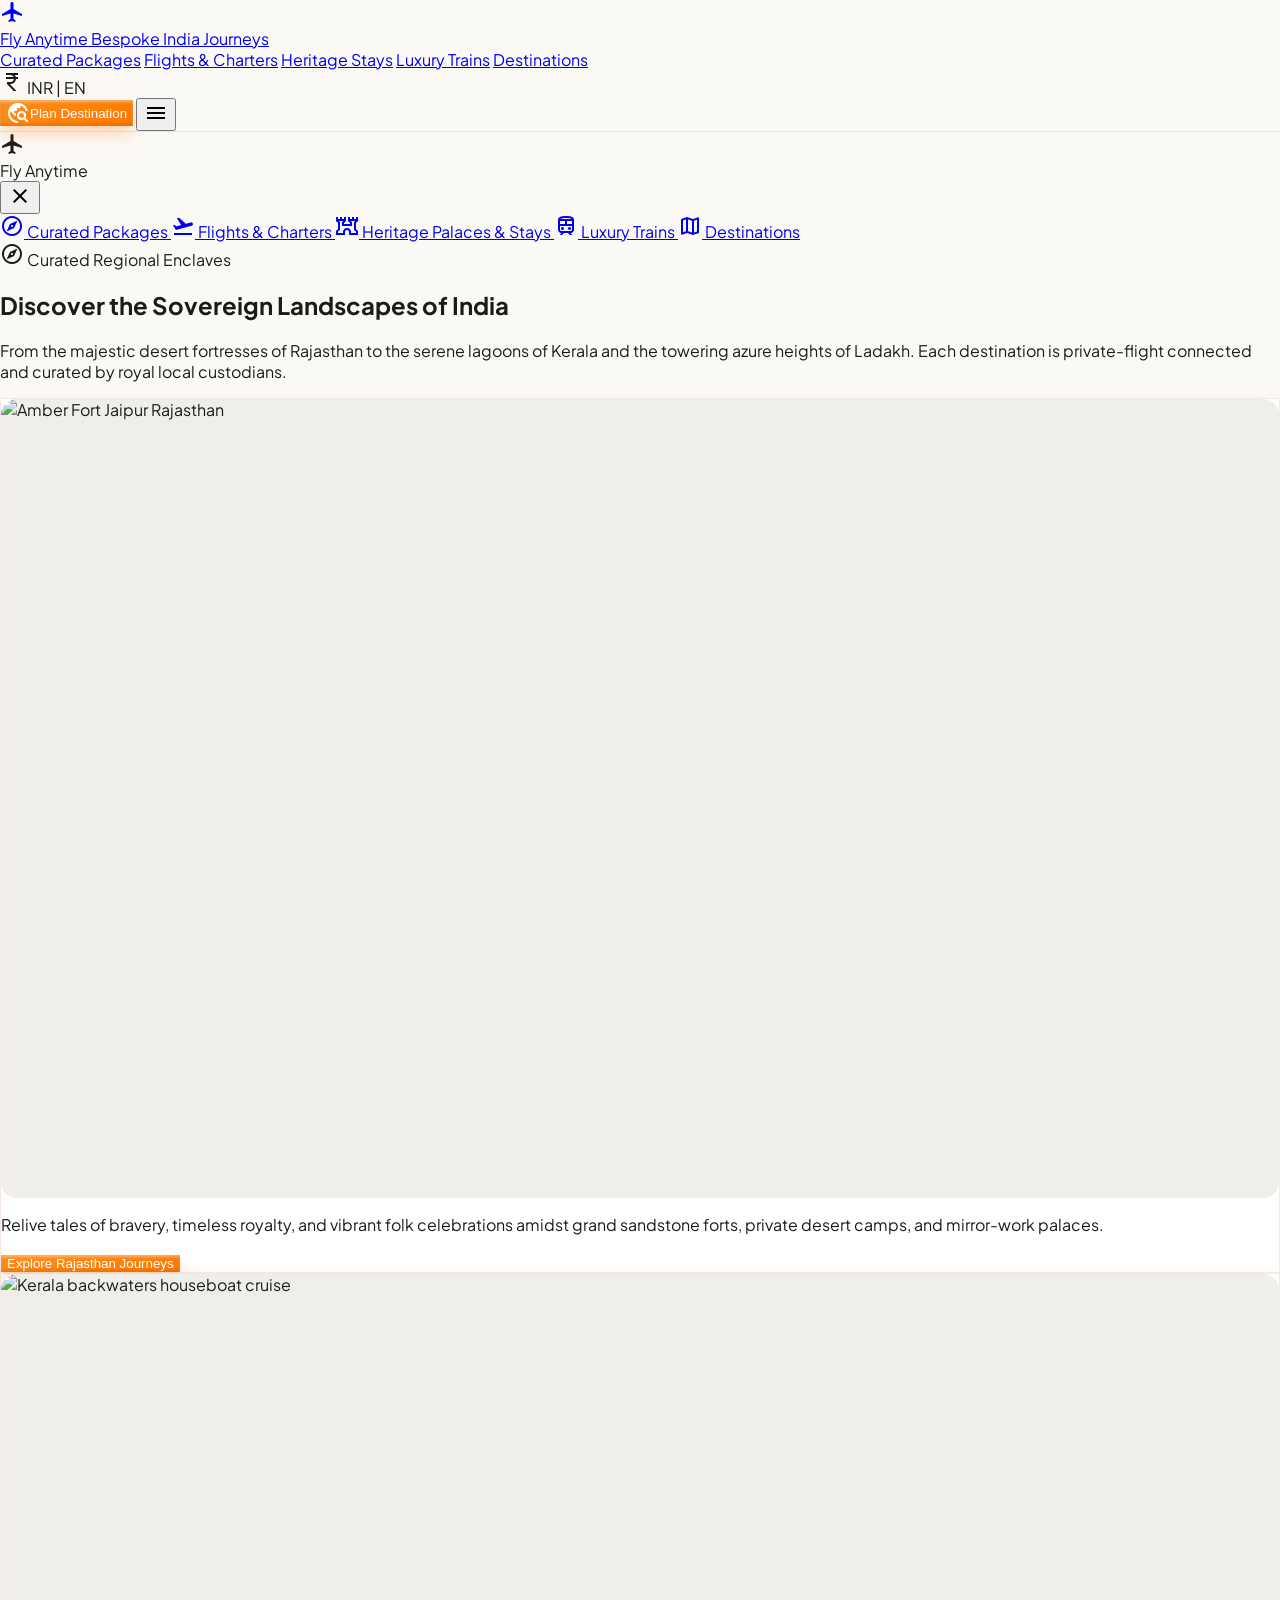
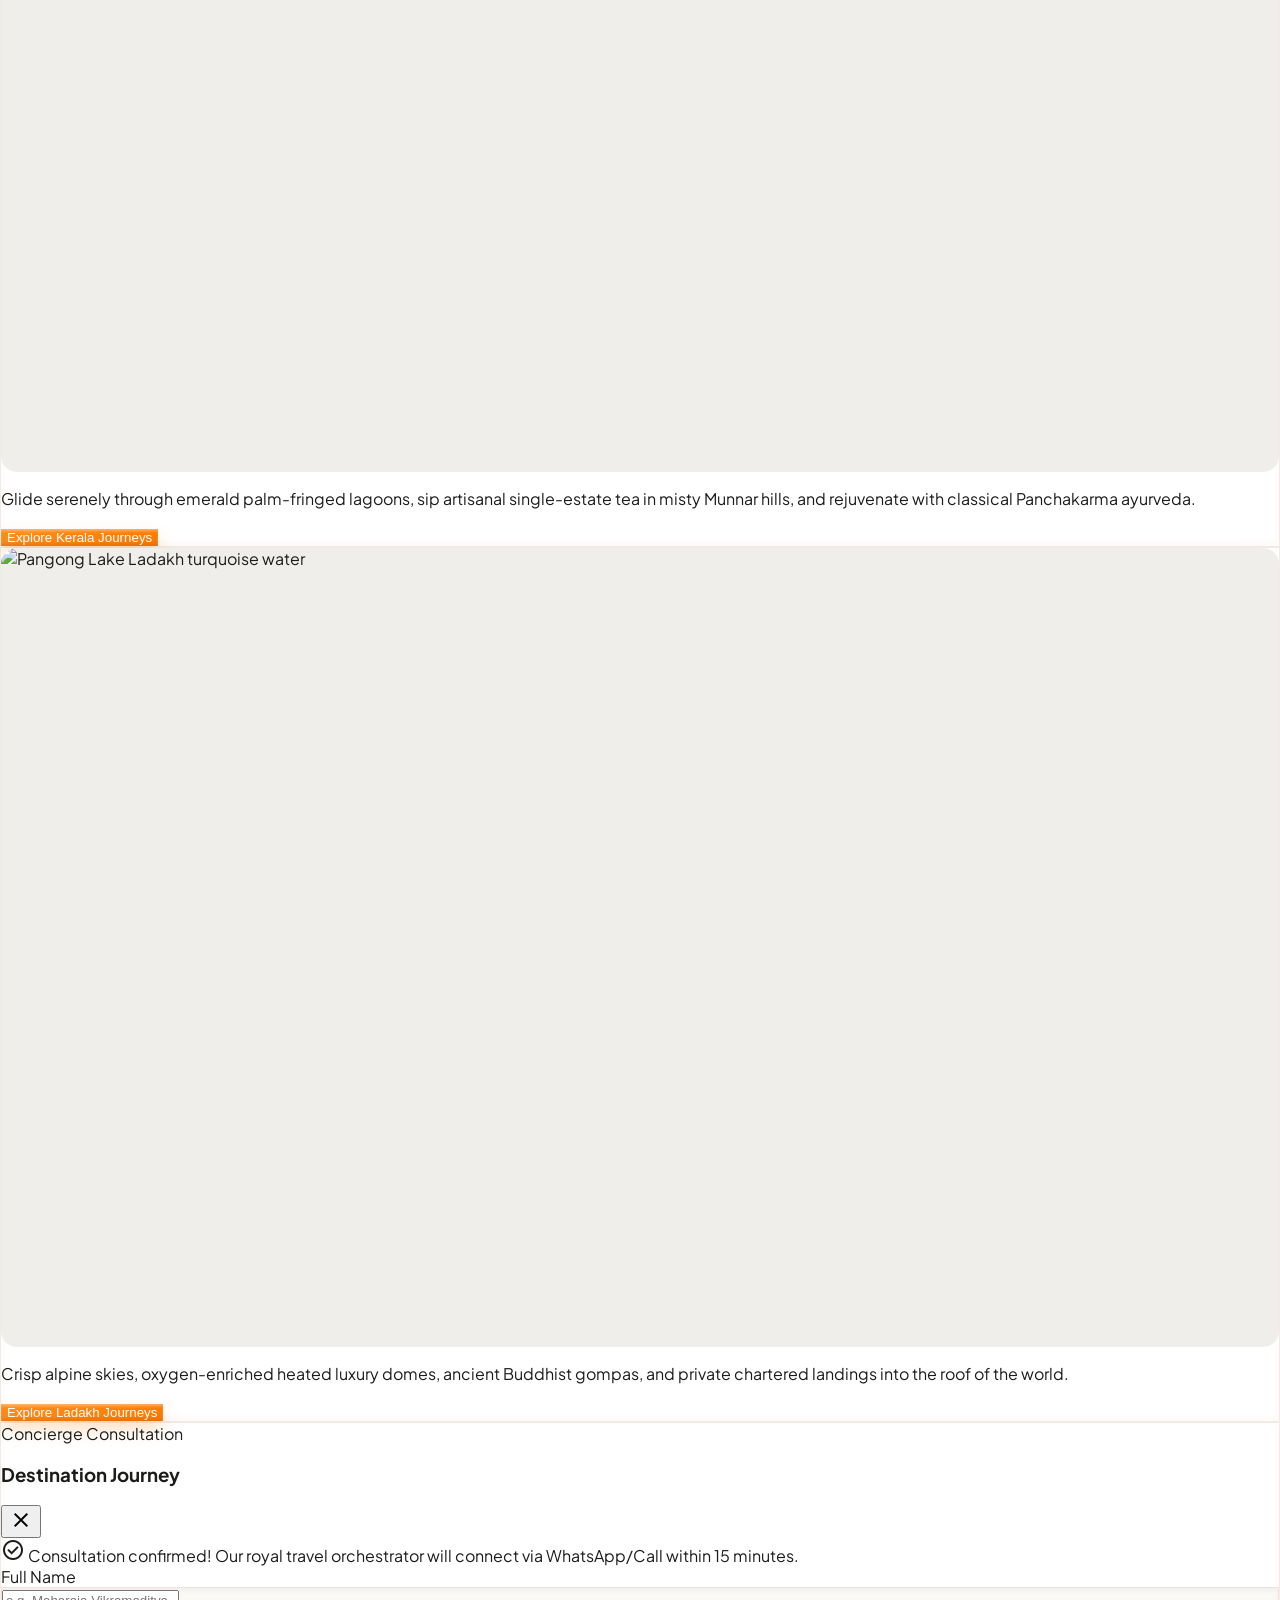
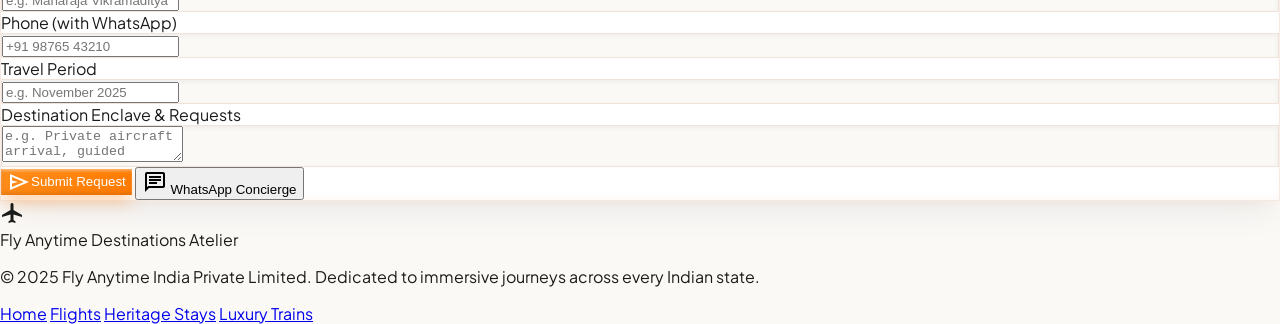
==== destinations.html @ 9b095e3b "feat(phase-2): implement live charter calculation, multi-page modal, and WhatsApp concierge engine" ====
<!DOCTYPE html>
<html lang="en" class="scroll-smooth">
<head>
  <meta charset="utf-8">
  <meta name="viewport" content="width=device-width, initial-scale=1.0">
  <meta name="view-transition" content="same-origin">
  <title>Fly Anytime | Enchanting Destinations & Royal Enclaves of India</title>
  <meta name="description" content="Discover India's most extraordinary enclaves. From sun-drenched Thar deserts and royal Rajput fortresses to emerald Kerala backwaters and turquoise Himalayan lakes.">
  
  <link rel="preconnect" href="https://fonts.googleapis.com">
  <link rel="preconnect" href="https://fonts.gstatic.com" crossorigin>
  <link href="https://fonts.googleapis.com/css2?family=Plus+Jakarta+Sans:wght@300;400;500;600;700;800&display=swap" rel="stylesheet">
  <link href="https://fonts.googleapis.com/css2?family=Material+Symbols+Outlined:wght,FILL@100..700,0..1&display=swap" rel="stylesheet">
  
  <script src="https://cdn.tailwindcss.com?plugins=forms,container-queries"></script>
  <script>
    tailwind.config = {
      darkMode: "class",
      theme: {
        extend: {
          colors: {
            "surface-container-low": "#f5f3f0",
            "primary-fixed": "#ffdbc8",
            "surface-bright": "#fbf9f6",
            "on-primary": "#ffffff",
            "secondary-fixed": "#ffdbcd",
            "surface-container": "#efeeeb",
            "on-background": "#1b1c1a",
            "surface": "#fbf9f6",
            "secondary": "#a23f00",
            "primary": "#994700",
            "primary-container": "#ff7a00",
            "tertiary": "#4c5f80"
          },
          fontFamily: {
            sans: ["Plus Jakarta Sans", "sans-serif"]
          }
        }
      }
    };
  </script>
  <link rel="stylesheet" href="css/styles.css">
</head>
<body class="bg-background text-on-surface antialiased overflow-x-hidden selection:bg-primary-fixed selection:text-on-primary-fixed">

  <!-- TOP NAVIGATION BAR -->
  <header class="sticky top-0 z-50 glass-nav shadow-sm">
    <div class="w-full max-w-7xl mx-auto px-4 sm:px-6 h-20 flex items-center justify-between gap-4">
      <a class="flex items-center gap-3 group" href="index.html">
        <div class="w-11 h-11 rounded-xl bg-gradient-to-tr from-primary to-primary-container flex items-center justify-center text-on-primary shadow-md shadow-primary/20 transform transition-transform group-hover:scale-105">
          <span class="material-symbols-outlined text-2xl rotate-45">flight</span>
        </div>
        <div class="flex flex-col">
          <span class="text-lg font-extrabold text-primary tracking-tight flex items-center gap-1.5">
            Fly Anytime
            <span class="w-2 h-2 rounded-full bg-secondary-container animate-ping inline-block"></span>
          </span>
          <span class="text-[11px] text-tertiary tracking-wider font-semibold uppercase">Bespoke India Journeys</span>
        </div>
      </a>

      <nav class="hidden lg:flex items-center gap-7">
        <a class="text-on-surface-variant hover:text-primary transition-colors text-sm font-semibold" href="index.html">Curated Packages</a>
        <a class="text-on-surface-variant hover:text-primary transition-colors text-sm font-semibold" href="flights.html">Flights & Charters</a>
        <a class="text-on-surface-variant hover:text-primary transition-colors text-sm font-semibold" href="stays.html">Heritage Stays</a>
        <a class="text-on-surface-variant hover:text-primary transition-colors text-sm font-semibold" href="trains.html">Luxury Trains</a>
        <a class="text-primary font-bold border-b-2 border-primary pb-1" href="destinations.html">Destinations</a>
      </nav>

      <div class="flex items-center gap-3">
        <div class="hidden sm:flex items-center gap-1.5 px-3 py-1.5 rounded-full bg-surface-container border border-outline-variant/30 text-on-surface-variant text-xs font-semibold">
          <span class="material-symbols-outlined text-sm text-primary">currency_rupee</span>
          <span>INR</span>
          <span class="text-outline-variant">|</span>
          <span class="font-bold text-on-surface">EN</span>
        </div>
        <button class="open-plan-modal primary-btn-3d text-on-primary text-xs sm:text-sm px-5 py-2.5 rounded-full flex items-center gap-2 font-bold cursor-pointer" data-package="Destination Planning Inquiry">
          <span class="material-symbols-outlined text-base">travel_explore</span>
          <span>Plan Destination</span>
        </button>
        <button id="mobileMenuToggle" class="lg:hidden p-2 rounded-xl bg-surface-container hover:bg-surface-container-high text-on-surface" aria-label="Open navigation">
          <span class="material-symbols-outlined text-2xl">menu</span>
        </button>
      </div>
    </div>
  </header>

  <!-- MOBILE NAVIGATION DRAWER -->
  <div id="mobileNavOverlay" class="fixed inset-0 bg-black/40 backdrop-blur-xs z-50 hidden transition-opacity"></div>
  <aside id="mobileNavDrawer" class="fixed top-0 right-0 w-80 max-w-[85vw] h-full bg-surface-bright z-50 shadow-2xl p-6 flex flex-col gap-6 translate-x-full transition-transform duration-300">
    <div class="flex items-center justify-between pb-4 border-b border-outline-variant/20">
      <div class="flex items-center gap-2">
        <div class="w-8 h-8 rounded-lg bg-primary text-on-primary flex items-center justify-center">
          <span class="material-symbols-outlined text-lg rotate-45">flight</span>
        </div>
        <span class="font-bold text-base text-primary">Fly Anytime</span>
      </div>
      <button id="mobileCloseBtn" class="p-1 rounded-lg text-on-surface hover:bg-surface-container" aria-label="Close menu">
        <span class="material-symbols-outlined text-2xl">close</span>
      </button>
    </div>
    <nav class="flex flex-col gap-3">
      <a class="px-4 py-3 rounded-xl hover:bg-surface-container text-on-surface font-semibold flex items-center gap-3 transition-colors" href="index.html">
        <span class="material-symbols-outlined text-lg">explore</span> Curated Packages
      </a>
      <a class="px-4 py-3 rounded-xl hover:bg-surface-container text-on-surface font-semibold flex items-center gap-3 transition-colors" href="flights.html">
        <span class="material-symbols-outlined text-lg">flight_takeoff</span> Flights & Charters
      </a>
      <a class="px-4 py-3 rounded-xl hover:bg-surface-container text-on-surface font-semibold flex items-center gap-3 transition-colors" href="stays.html">
        <span class="material-symbols-outlined text-lg">fort</span> Heritage Palaces & Stays
      </a>
      <a class="px-4 py-3 rounded-xl hover:bg-surface-container text-on-surface font-semibold flex items-center gap-3 transition-colors" href="trains.html">
        <span class="material-symbols-outlined text-lg">train</span> Luxury Trains
      </a>
      <a class="px-4 py-3 rounded-xl bg-primary-fixed text-on-primary-fixed-variant font-bold flex items-center gap-3" href="destinations.html">
        <span class="material-symbols-outlined text-lg">map</span> Destinations
      </a>
    </nav>
  </aside>

  <!-- HERO SECTION -->
  <section class="relative pt-12 pb-20 overflow-hidden">
    <div class="pattern-mandala absolute inset-0 pointer-events-none"></div>
    <div class="absolute top-10 left-1/3 w-96 h-96 bg-primary-fixed/30 rounded-full blur-3xl pointer-events-none"></div>
    <div class="absolute top-20 right-10 w-80 h-80 bg-secondary-fixed/30 rounded-full blur-3xl pointer-events-none"></div>

    <div class="max-w-7xl mx-auto px-4 sm:px-6 relative z-10 text-center">
      <div class="inline-flex items-center gap-2 px-3.5 py-1.5 rounded-full bg-primary-fixed/60 text-on-primary-fixed-variant text-xs font-bold uppercase tracking-wider mb-4">
        <span class="material-symbols-outlined text-base">explore</span>
        <span>Curated Regional Enclaves</span>
      </div>
      <h1 class="text-4xl sm:text-5xl font-extrabold text-on-surface tracking-tight leading-tight mb-4 max-w-3xl mx-auto">
        Discover the Sovereign Landscapes of India
      </h1>
      <p class="text-base sm:text-lg text-on-surface-variant max-w-2xl mx-auto leading-relaxed">
        From the majestic desert fortresses of Rajasthan to the serene lagoons of Kerala and the towering azure heights of Ladakh. Each destination is private-flight connected and curated by royal local custodians.
      </p>
    </div>
  </section>

  <!-- REGIONAL ENCLAVES GRID -->
  <section class="py-12 max-w-7xl mx-auto px-4 sm:px-6">
    <div class="grid grid-cols-1 md:grid-cols-3 gap-8">
      
      <!-- Enclave 1: Rajasthan -->
      <div class="clay-card rounded-3xl overflow-hidden flex flex-col group border border-outline-variant/30">
        <div class="card-media-wrap">
          <img class="responsive-img-cover" 
               src="https://lh3.googleusercontent.com/aida-public/[base64]" 
               alt="Amber Fort Jaipur Rajasthan">
          <div class="absolute top-4 left-4 bg-primary text-on-primary px-3 py-1 rounded-full text-xs font-bold">
            Royal Rajputana
          </div>
          <div class="absolute bottom-4 left-4 right-4 text-white">
            <h3 class="text-xl font-bold">Rajasthan & Thar Desert</h3>
            <p class="text-xs text-surface-container">Jaipur, Udaipur, Jodhpur, Jaisalmer</p>
          </div>
        </div>
        <div class="p-6 flex flex-col flex-grow justify-between">
          <p class="text-xs sm:text-sm text-on-surface-variant leading-relaxed">
            Relive tales of bravery, timeless royalty, and vibrant folk celebrations amidst grand sandstone forts, private desert camps, and mirror-work palaces.
          </p>
          <button class="open-plan-modal mt-6 primary-btn-3d w-full py-2.5 rounded-xl text-xs font-bold text-on-primary cursor-pointer" data-package="Explore Rajasthan Enclave">
            Explore Rajasthan Journeys
          </button>
        </div>
      </div>

      <!-- Enclave 2: Kerala -->
      <div class="clay-card rounded-3xl overflow-hidden flex flex-col group border border-outline-variant/30">
        <div class="card-media-wrap">
          <img class="responsive-img-cover" 
               src="https://lh3.googleusercontent.com/aida-public/[base64]" 
               alt="Kerala backwaters houseboat cruise">
          <div class="absolute top-4 left-4 bg-primary text-on-primary px-3 py-1 rounded-full text-xs font-bold">
            Tropical Sanctuary
          </div>
          <div class="absolute bottom-4 left-4 right-4 text-white">
            <h3 class="text-xl font-bold">Kerala & Malabar Coast</h3>
            <p class="text-xs text-surface-container">Alleppey, Munnar, Kochi, Kumarakom</p>
          </div>
        </div>
        <div class="p-6 flex flex-col flex-grow justify-between">
          <p class="text-xs sm:text-sm text-on-surface-variant leading-relaxed">
            Glide serenely through emerald palm-fringed lagoons, sip artisanal single-estate tea in misty Munnar hills, and rejuvenate with classical Panchakarma ayurveda.
          </p>
          <button class="open-plan-modal mt-6 primary-btn-3d w-full py-2.5 rounded-xl text-xs font-bold text-on-primary cursor-pointer" data-package="Explore Kerala Enclave">
            Explore Kerala Journeys
          </button>
        </div>
      </div>

      <!-- Enclave 3: Ladakh & Himalayas -->
      <div class="clay-card rounded-3xl overflow-hidden flex flex-col group border border-outline-variant/30">
        <div class="card-media-wrap">
          <img class="responsive-img-cover" 
               src="https://lh3.googleusercontent.com/aida-public/[base64]" 
               alt="Pangong Lake Ladakh turquoise water">
          <div class="absolute top-4 left-4 bg-primary text-on-primary px-3 py-1 rounded-full text-xs font-bold">
            High Altitude Zenith
          </div>
          <div class="absolute bottom-4 left-4 right-4 text-white">
            <h3 class="text-xl font-bold">Ladakh & Kashmir</h3>
            <p class="text-xs text-surface-container">Leh, Nubra, Pangong, Srinagar, Gulmarg</p>
          </div>
        </div>
        <div class="p-6 flex flex-col flex-grow justify-between">
          <p class="text-xs sm:text-sm text-on-surface-variant leading-relaxed">
            Crisp alpine skies, oxygen-enriched heated luxury domes, ancient Buddhist gompas, and private chartered landings into the roof of the world.
          </p>
          <button class="open-plan-modal mt-6 primary-btn-3d w-full py-2.5 rounded-xl text-xs font-bold text-on-primary cursor-pointer" data-package="Explore Ladakh Enclave">
            Explore Ladakh Journeys
          </button>
        </div>
      </div>

    </div>
  </section>

  <!-- INTERACTIVE TRIP PLANNING MODAL -->
  <div id="planTripModal" class="fixed inset-0 z-50 bg-black/60 backdrop-blur-sm flex items-center justify-center p-4 hidden">
    <div class="clay-card bg-surface-bright rounded-3xl max-w-lg w-full p-6 sm:p-8 border border-outline-variant/40 shadow-2xl relative">
      <div class="flex items-center justify-between pb-4 border-b border-outline-variant/20">
        <div>
          <span class="text-[10px] font-bold uppercase tracking-wider text-primary bg-primary-fixed/50 px-2.5 py-0.5 rounded-full">Concierge Consultation</span>
          <h3 id="modalPackageTitle" class="text-xl font-bold text-on-surface mt-1">Destination Journey</h3>
        </div>
        <button id="closePlanModal" class="p-1 rounded-xl hover:bg-surface-container text-on-surface-variant cursor-pointer">
          <span class="material-symbols-outlined text-2xl">close</span>
        </button>
      </div>

      <div id="modalSuccessAlert" class="hidden my-4 p-4 rounded-2xl bg-green-100 border border-green-300 text-green-900 text-sm font-semibold flex items-center gap-2">
        <span class="material-symbols-outlined text-green-600">check_circle</span>
        Consultation confirmed! Our royal travel orchestrator will connect via WhatsApp/Call within 15 minutes.
      </div>

      <form id="planTripForm" class="flex flex-col gap-4 pt-4">
        <div>
          <label class="text-[11px] font-bold text-tertiary uppercase">Full Name</label>
          <div class="inset-clay-input p-3 rounded-xl mt-1">
            <input required class="bg-transparent border-0 p-0 text-sm font-semibold text-on-surface focus:ring-0 w-full outline-hidden" placeholder="e.g. Maharaja Vikramaditya">
          </div>
        </div>

        <div class="grid grid-cols-1 sm:grid-cols-2 gap-4">
          <div>
            <label class="text-[11px] font-bold text-tertiary uppercase">Phone (with WhatsApp)</label>
            <div class="inset-clay-input p-3 rounded-xl mt-1">
              <input required type="tel" class="bg-transparent border-0 p-0 text-sm font-semibold text-on-surface focus:ring-0 w-full outline-hidden" placeholder="+91 98765 43210">
            </div>
          </div>
          <div>
            <label class="text-[11px] font-bold text-tertiary uppercase">Travel Period</label>
            <div class="inset-clay-input p-3 rounded-xl mt-1">
              <input class="bg-transparent border-0 p-0 text-sm font-semibold text-on-surface focus:ring-0 w-full outline-hidden" placeholder="e.g. November 2025">
            </div>
          </div>
        </div>

        <div>
          <label class="text-[11px] font-bold text-tertiary uppercase">Destination Enclave & Requests</label>
          <div class="inset-clay-input p-3 rounded-xl mt-1">
            <textarea rows="2" class="bg-transparent border-0 p-0 text-xs font-medium text-on-surface focus:ring-0 w-full outline-hidden" placeholder="e.g. Private aircraft arrival, guided heritage trails, luxury wildlife safari"></textarea>
          </div>
        </div>

        <div class="flex flex-col sm:flex-row gap-3 pt-2">
          <button type="submit" class="primary-btn-3d flex-1 py-3.5 rounded-2xl text-on-primary font-bold text-sm shadow-md cursor-pointer flex items-center justify-center gap-2">
            <span class="material-symbols-outlined text-sm">send</span>
            Submit Request
          </button>
          <button type="button" id="modalWhatsAppBtn" class="flex-1 py-3.5 px-4 rounded-2xl bg-[#25D366] hover:bg-[#1EBE5D] text-white font-bold text-sm shadow-md cursor-pointer flex items-center justify-center gap-2 transition-transform active:scale-95 duration-150">
            <span class="material-symbols-outlined text-sm">chat</span>
            WhatsApp Concierge
          </button>
        </div>
      </form>
    </div>
  </div>

  <!-- FOOTER -->
  <footer class="w-full bg-surface-container-lowest border-t border-outline-variant/30 py-16">
    <div class="max-w-7xl mx-auto px-4 sm:px-6 flex flex-col md:flex-row items-center justify-between gap-6">
      <div class="flex items-center gap-3">
        <div class="w-9 h-9 rounded-xl bg-primary text-on-primary flex items-center justify-center">
          <span class="material-symbols-outlined text-xl rotate-45">flight</span>
        </div>
        <span class="text-lg font-extrabold text-primary">Fly Anytime Destinations Atelier</span>
      </div>
      <p class="text-xs text-on-surface-variant text-center md:text-left">
        © 2025 Fly Anytime India Private Limited. Dedicated to immersive journeys across every Indian state.
      </p>
      <div class="flex items-center gap-4 text-xs font-semibold text-primary">
        <a href="index.html">Home</a>
        <a href="flights.html">Flights</a>
        <a href="stays.html">Heritage Stays</a>
        <a href="trains.html">Luxury Trains</a>
      </div>
    </div>
  </footer>

  <script src="js/main.js"></script>
</body>
</html>
---- css/styles.css ----
/* ==========================================================================
   Fly Anytime - Bespoke India Journeys
   Design System & Responsive Stylesheet
   ========================================================================== */

:root {
  --color-primary: #994700;
  --color-primary-container: #ff7a00;
  --color-primary-fixed: #ffdbc8;
  --color-primary-glow: rgba(255, 122, 0, 0.35);
  
  --color-secondary: #a23f00;
  --color-secondary-container: #fc7127;
  --color-tertiary: #4c5f80;
  --color-navy: #0d2240;
  
  --color-bg: #fbf9f6;
  --color-surface: #fbf9f6;
  --color-surface-low: #f5f3f0;
  --color-surface-container: #efeeeb;
  --color-surface-high: #eae8e5;
  --color-surface-highest: #e4e2df;
  --color-surface-white: #ffffff;
  
  --color-text-main: #1b1c1a;
  --color-text-muted: #584235;
  --color-outline: #8c7263;
  --color-outline-variant: #e0c0af;
  
  --radius-sm: 8px;
  --radius-md: 12px;
  --radius-lg: 16px;
  --radius-xl: 24px;
  --radius-pill: 9999px;
  
  --font-family: 'Plus Jakarta Sans', system-ui, -apple-system, sans-serif;
}

/* Global Reset & Typography */
* {
  box-sizing: border-box;
}

body {
  font-family: var(--font-family);
  background-color: var(--color-bg);
  color: var(--color-text-main);
  margin: 0;
  padding: 0;
  overflow-x: hidden;
  -webkit-font-smoothing: antialiased;
  transition: opacity 0.25s cubic-bezier(0.16, 1, 0.3, 1), transform 0.25s cubic-bezier(0.16, 1, 0.3, 1);
}

/* Page Transition States */
body.page-entering {
  opacity: 0;
  transform: translateY(8px);
}

body.page-ready {
  opacity: 1;
  transform: translateY(0);
}

body.page-exiting {
  opacity: 0;
  transform: translateY(-8px);
  pointer-events: none;
}

/* Modern Browser View Transition API */
@view-transition {
  navigation: auto;
}

::view-transition-old(root) {
  animation: 250ms cubic-bezier(0.2, 0.8, 0.2, 1) both fade-scale-out;
}

::view-transition-new(root) {
  animation: 320ms cubic-bezier(0.16, 1, 0.3, 1) both fade-slide-in;
}

@keyframes fade-scale-out {
  from { opacity: 1; transform: scale(1); }
  to { opacity: 0; transform: scale(0.99); }
}

@keyframes fade-slide-in {
  from { opacity: 0; transform: translateY(10px) scale(0.995); }
  to { opacity: 1; transform: translateY(0) scale(1); }
}

/* Top Progress Bar for Seamless Airline Atelier Page Transitions */
#pageTransitionBar {
  position: fixed;
  top: 0;
  left: 0;
  height: 3.5px;
  width: 0%;
  background: linear-gradient(90deg, #FF7A00 0%, #FC7127 50%, #FFB68B 100%);
  z-index: 999999;
  pointer-events: none;
  box-shadow: 0 0 12px rgba(255, 122, 0, 0.65), 0 0 4px rgba(255, 122, 0, 0.9);
  transition: width 0.3s cubic-bezier(0.16, 1, 0.3, 1), opacity 0.25s ease;
}

/* Responsive Image Rules - Ensures images never cut awkwardly or distort */
img {
  max-width: 100%;
  height: auto;
  display: block;
}

.responsive-img-cover {
  width: 100%;
  height: 100%;
  object-fit: cover;
  object-position: center;
  transition: transform 0.6s cubic-bezier(0.16, 1, 0.3, 1);
}

.card-media-wrap {
  position: relative;
  width: 100%;
  aspect-ratio: 16 / 10;
  overflow: hidden;
  border-radius: var(--radius-lg);
  background-color: var(--color-surface-container);
}

.hero-media-wrap {
  position: relative;
  width: 100%;
  aspect-ratio: 4 / 3;
  overflow: hidden;
  border-radius: var(--radius-xl);
  background-color: var(--color-surface-container);
}

@media (max-width: 640px) {
  .hero-media-wrap {
    aspect-ratio: 16 / 10;
  }
}

/* 3D Tactile Claymorphic Cards */
.clay-card {
  background: var(--color-surface-white);
  box-shadow: 
    0 16px 32px -8px rgba(13, 34, 64, 0.08), 
    0 6px 12px -4px rgba(255, 122, 0, 0.06), 
    inset 0 2px 4px 0 rgba(255, 255, 255, 0.95), 
    inset 0 -3px 6px 0 rgba(211, 84, 0, 0.04);
  border: 1px solid rgba(224, 192, 175, 0.35);
  transition: all 0.35s cubic-bezier(0.16, 1, 0.3, 1);
}

.clay-card:hover {
  transform: translateY(-5px);
  box-shadow: 
    0 24px 44px -10px rgba(13, 34, 64, 0.12), 
    0 10px 22px -4px rgba(255, 122, 0, 0.14), 
    inset 0 2px 4px 0 rgba(255, 255, 255, 1);
}

.clay-card:hover .responsive-img-cover {
  transform: scale(1.04);
}

/* Frosted Glass Elements */
.glass-nav {
  background: rgba(251, 249, 246, 0.88);
  backdrop-filter: blur(16px) saturate(180%);
  -webkit-backdrop-filter: blur(16px) saturate(180%);
  border-bottom: 1px solid rgba(224, 192, 175, 0.4);
}

.glass-floating-badge {
  background: linear-gradient(135deg, rgba(255, 255, 255, 0.92) 0%, rgba(255, 255, 255, 0.75) 100%);
  backdrop-filter: blur(12px) saturate(160%);
  -webkit-backdrop-filter: blur(12px) saturate(160%);
  border: 1px solid rgba(255, 255, 255, 0.9);
  box-shadow: 0 8px 20px -4px rgba(13, 34, 64, 0.1), inset 0 1px 2px rgba(255, 255, 255, 0.9);
}

/* 3D Primary Button */
.primary-btn-3d {
  background: linear-gradient(135deg, #FF8D1A 0%, #FF7A00 100%);
  color: #ffffff;
  box-shadow: 
    0 8px 18px -2px rgba(255, 122, 0, 0.35), 
    inset 0 2px 3px rgba(255, 255, 255, 0.4), 
    inset 0 -2px 4px rgba(153, 71, 0, 0.3);
  transition: all 0.2s cubic-bezier(0.2, 0.8, 0.2, 1);
  display: inline-flex;
  align-items: center;
  justify-content: center;
  text-decoration: none;
  border: none;
}

.primary-btn-3d:hover {
  box-shadow: 
    0 12px 24px -2px rgba(255, 122, 0, 0.45), 
    inset 0 2px 4px rgba(255, 255, 255, 0.5);
  transform: translateY(-2px);
  color: #ffffff;
}

.primary-btn-3d:active {
  transform: translateY(1px);
  box-shadow: 0 4px 10px rgba(255, 122, 0, 0.3);
}

/* Inset Clay Inputs */
.inset-clay-input {
  box-shadow: inset 0 2px 5px rgba(13, 34, 64, 0.05), 0 1px 2px rgba(255, 255, 255, 0.8);
  border: 1px solid rgba(224, 192, 175, 0.4);
  background-color: var(--color-surface);
  transition: all 0.2s ease;
}

.inset-clay-input:focus-within {
  border-color: var(--color-primary-container);
  box-shadow: inset 0 2px 4px rgba(13, 34, 64, 0.04), 0 0 0 3px rgba(255, 122, 0, 0.2);
}

/* Background Mandala Pattern */
.pattern-mandala {
  background-image: 
    radial-gradient(#ff7a00 0.75px, transparent 0.75px), 
    radial-gradient(#4c5f80 0.75px, #fbf9f6 0.75px);
  background-size: 32px 32px;
  background-position: 0 0, 16px 16px;
  opacity: 0.12;
}

/* Custom Scrollbar */
::-webkit-scrollbar {
  width: 8px;
  height: 8px;
}
::-webkit-scrollbar-track {
  background: var(--color-surface);
}
::-webkit-scrollbar-thumb {
  background: var(--color-outline-variant);
  border-radius: 4px;
}
::-webkit-scrollbar-thumb:hover {
  background: var(--color-primary-container);
}

/* Hide scrollbar for tabs */
.no-scrollbar::-webkit-scrollbar {
  display: none;
}
.no-scrollbar {
  -ms-overflow-style: none;
  scrollbar-width: none;
}

/* Mobile Navigation Bottom Dock & Modal */
.mobile-nav-bar {
  display: none;
}

@media (max-width: 1023px) {
  .mobile-nav-bar {
    display: flex;
    position: fixed;
    bottom: 0;
    left: 0;
    right: 0;
    z-index: 50;
    background: rgba(255, 255, 255, 0.95);
    backdrop-filter: blur(16px);
    border-top: 1px solid rgba(224, 192, 175, 0.4);
    box-shadow: 0 -4px 16px rgba(13, 34, 64, 0.08);
  }
}
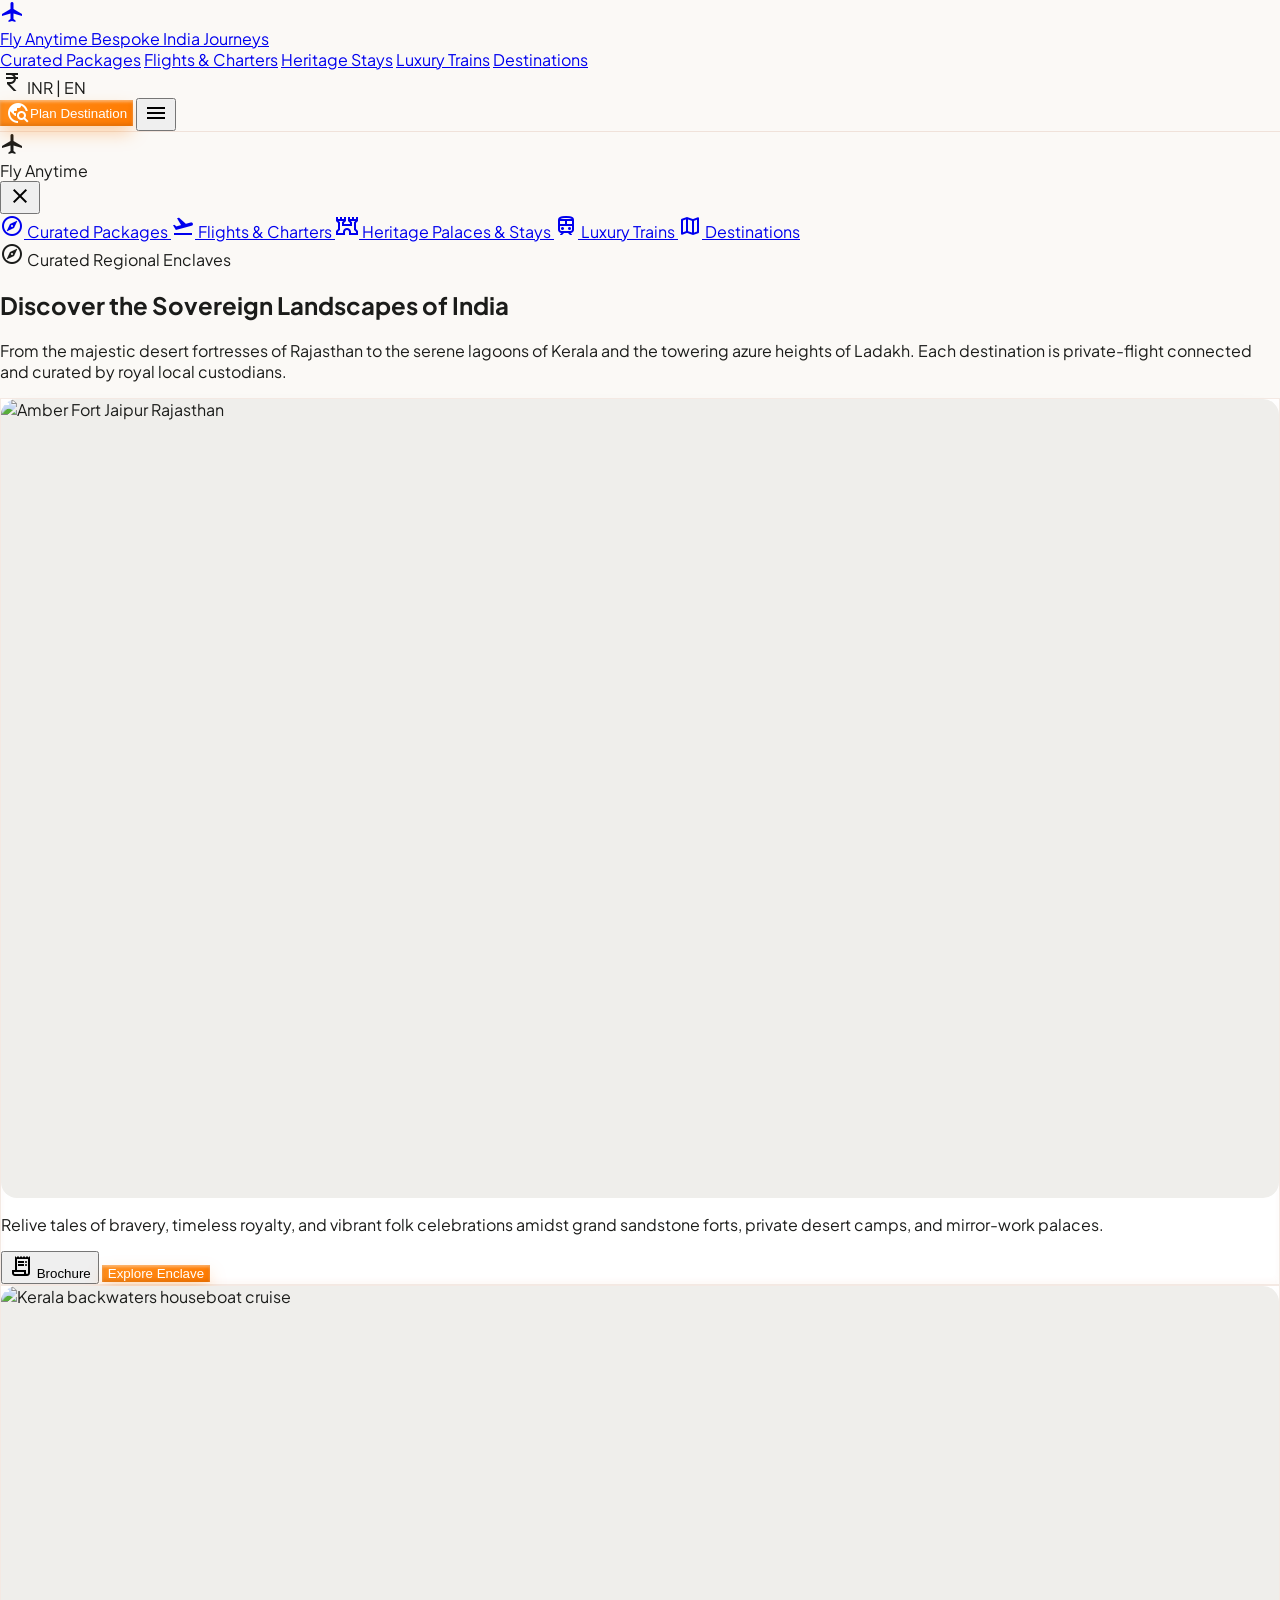
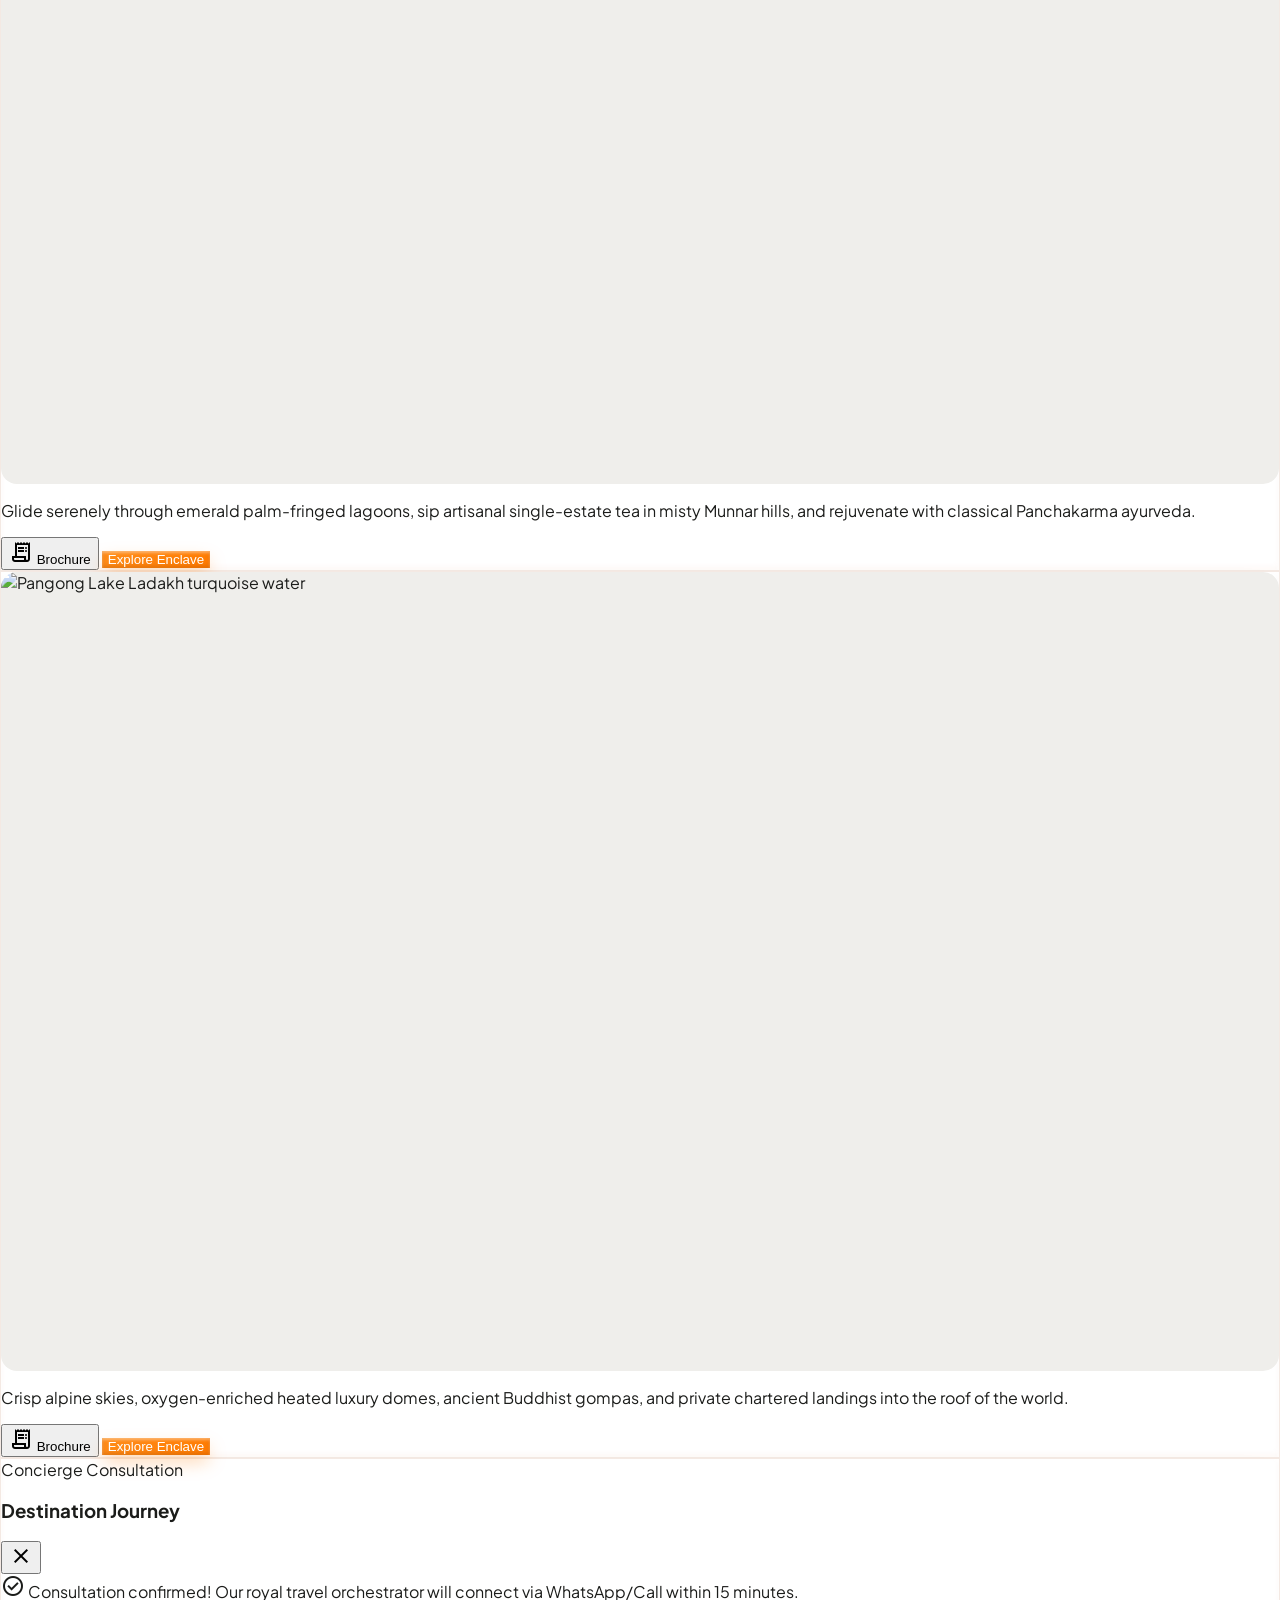
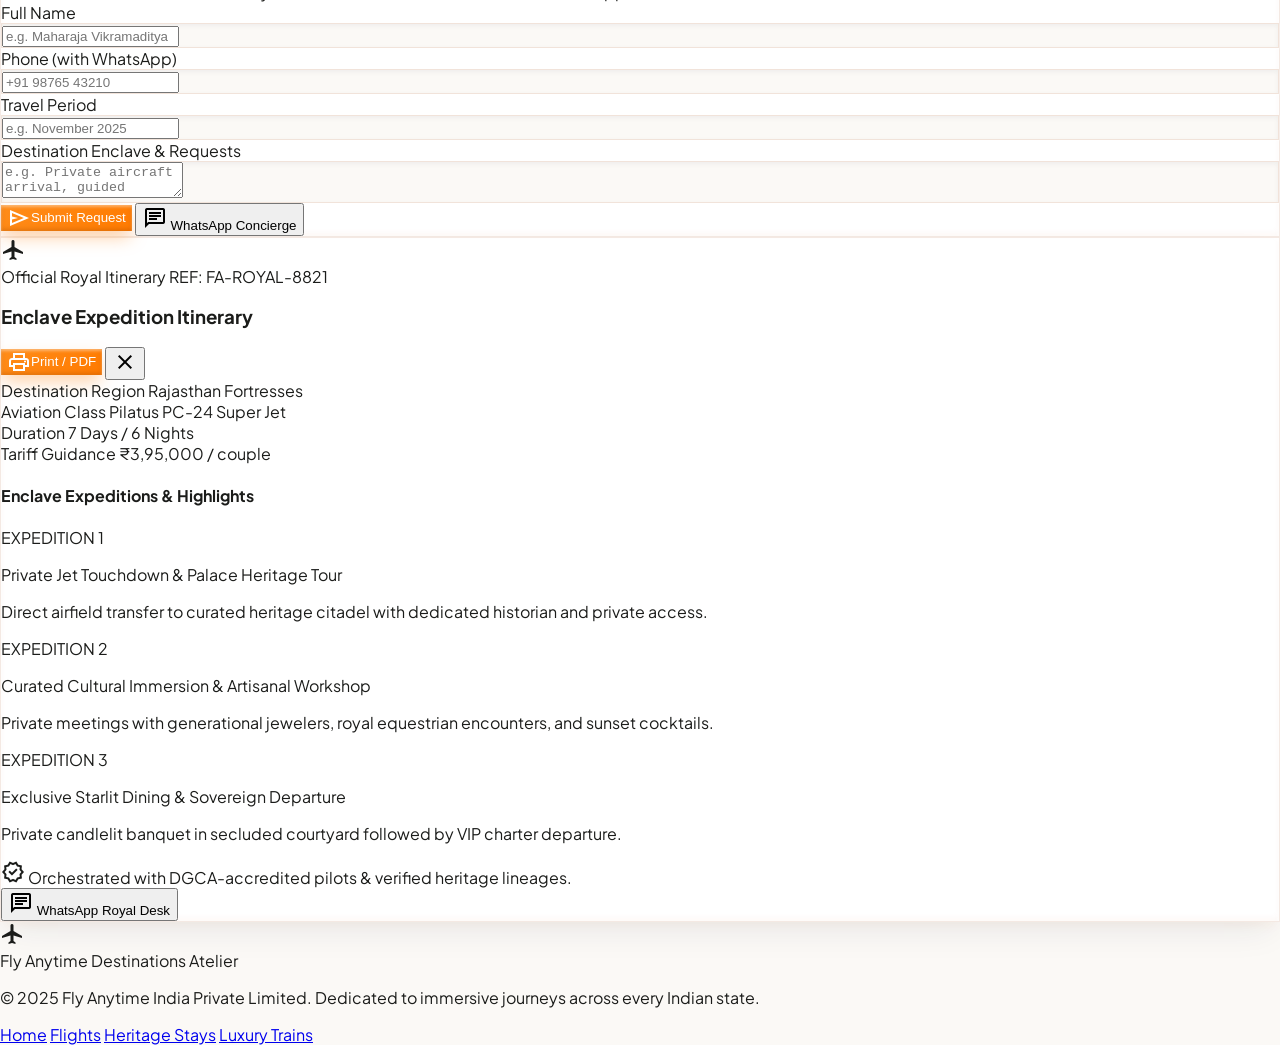
==== commit 4944a92c: "feat(phase-3): implement digital itinerary export, print engine, and PWA offline support" ====
--- a/destinations.html
+++ b/destinations.html
@@ -6,6 +6,8 @@
   <meta name="view-transition" content="same-origin">
   <title>Fly Anytime | Enchanting Destinations & Royal Enclaves of India</title>
   <meta name="description" content="Discover India's most extraordinary enclaves. From sun-drenched Thar deserts and royal Rajput fortresses to emerald Kerala backwaters and turquoise Himalayan lakes.">
+  <meta name="theme-color" content="#8f1d1d">
+  <link rel="manifest" href="manifest.json">
   
   <link rel="preconnect" href="https://fonts.googleapis.com">
   <link rel="preconnect" href="https://fonts.gstatic.com" crossorigin>
@@ -160,9 +162,14 @@
           <p class="text-xs sm:text-sm text-on-surface-variant leading-relaxed">
             Relive tales of bravery, timeless royalty, and vibrant folk celebrations amidst grand sandstone forts, private desert camps, and mirror-work palaces.
           </p>
-          <button class="open-plan-modal mt-6 primary-btn-3d w-full py-2.5 rounded-xl text-xs font-bold text-on-primary cursor-pointer" data-package="Explore Rajasthan Enclave">
-            Explore Rajasthan Journeys
-          </button>
+          <div class="flex items-center gap-2 mt-6">
+            <button class="open-voucher-modal flex-1 py-2.5 rounded-xl bg-surface-container hover:bg-surface-container-high text-on-surface text-xs font-bold flex items-center justify-center gap-1 cursor-pointer transition-colors border border-outline-variant/30" data-title="Rajasthan Royal Fortresses Circuit" data-route="Jaipur • Udaipur • Jodhpur • Jaisalmer" data-aviation="Pilatus PC-24 Light Jet" data-duration="7 Days / 6 Nights" data-price="₹3,95,000 / couple">
+              <span class="material-symbols-outlined text-sm">receipt_long</span> Brochure
+            </button>
+            <button class="open-plan-modal flex-1 primary-btn-3d py-2.5 rounded-xl text-xs font-bold text-on-primary cursor-pointer" data-package="Explore Rajasthan Enclave">
+              Explore Enclave
+            </button>
+          </div>
         </div>
       </div>
 
@@ -184,9 +191,14 @@
           <p class="text-xs sm:text-sm text-on-surface-variant leading-relaxed">
             Glide serenely through emerald palm-fringed lagoons, sip artisanal single-estate tea in misty Munnar hills, and rejuvenate with classical Panchakarma ayurveda.
           </p>
-          <button class="open-plan-modal mt-6 primary-btn-3d w-full py-2.5 rounded-xl text-xs font-bold text-on-primary cursor-pointer" data-package="Explore Kerala Enclave">
-            Explore Kerala Journeys
-          </button>
+          <div class="flex items-center gap-2 mt-6">
+            <button class="open-voucher-modal flex-1 py-2.5 rounded-xl bg-surface-container hover:bg-surface-container-high text-on-surface text-xs font-bold flex items-center justify-center gap-1 cursor-pointer transition-colors border border-outline-variant/30" data-title="Kerala & Malabar Coast Tropical Odyssey" data-route="Alleppey • Munnar • Kochi • Kumarakom" data-aviation="Airbus VIP Saloon" data-duration="5 Days / 4 Nights" data-price="₹2,10,000 / couple">
+              <span class="material-symbols-outlined text-sm">receipt_long</span> Brochure
+            </button>
+            <button class="open-plan-modal flex-1 primary-btn-3d py-2.5 rounded-xl text-xs font-bold text-on-primary cursor-pointer" data-package="Explore Kerala Enclave">
+              Explore Enclave
+            </button>
+          </div>
         </div>
       </div>
 
@@ -208,9 +220,14 @@
           <p class="text-xs sm:text-sm text-on-surface-variant leading-relaxed">
             Crisp alpine skies, oxygen-enriched heated luxury domes, ancient Buddhist gompas, and private chartered landings into the roof of the world.
           </p>
-          <button class="open-plan-modal mt-6 primary-btn-3d w-full py-2.5 rounded-xl text-xs font-bold text-on-primary cursor-pointer" data-package="Explore Ladakh Enclave">
-            Explore Ladakh Journeys
-          </button>
+          <div class="flex items-center gap-2 mt-6">
+            <button class="open-voucher-modal flex-1 py-2.5 rounded-xl bg-surface-container hover:bg-surface-container-high text-on-surface text-xs font-bold flex items-center justify-center gap-1 cursor-pointer transition-colors border border-outline-variant/30" data-title="Ladakh & Kashmir High Altitude Expedition" data-route="Leh • Nubra • Pangong • Srinagar" data-aviation="High-Altitude PC-24 Jet" data-duration="6 Days / 5 Nights" data-price="₹2,75,000 / couple">
+              <span class="material-symbols-outlined text-sm">receipt_long</span> Brochure
+            </button>
+            <button class="open-plan-modal flex-1 primary-btn-3d py-2.5 rounded-xl text-xs font-bold text-on-primary cursor-pointer" data-package="Explore Ladakh Enclave">
+              Explore Enclave
+            </button>
+          </div>
         </div>
       </div>
 
@@ -279,6 +296,100 @@
     </div>
   </div>
 
+  <!-- LUXURY DIGITAL ITINERARY & BROCHURE MODAL -->
+  <div id="itineraryVoucherModal" class="fixed inset-0 z-50 bg-black/70 backdrop-blur-md flex items-center justify-center p-3 sm:p-6 hidden overflow-y-auto">
+    <div class="itinerary-printable-voucher clay-card bg-surface-bright rounded-3xl max-w-2xl w-full p-6 sm:p-8 border border-outline-variant/40 shadow-2xl relative my-auto">
+      
+      <!-- Voucher Top Bar (Action Controls) -->
+      <div class="flex items-center justify-between pb-4 border-b border-outline-variant/30 print-header">
+        <div class="flex items-center gap-3">
+          <div class="w-10 h-10 rounded-xl bg-primary text-on-primary flex items-center justify-center font-black">
+            <span class="material-symbols-outlined text-2xl rotate-45">flight</span>
+          </div>
+          <div>
+            <div class="flex items-center gap-2">
+              <span class="text-[10px] font-extrabold uppercase tracking-widest text-primary bg-primary-fixed/50 px-2.5 py-0.5 rounded-full print-badge">Official Royal Itinerary</span>
+              <span id="voucherRef" class="text-[10px] font-mono text-tertiary">REF: FA-ROYAL-8821</span>
+            </div>
+            <h3 id="voucherTitle" class="text-xl sm:text-2xl font-black text-on-surface mt-0.5">Enclave Expedition Itinerary</h3>
+          </div>
+        </div>
+        <div class="flex items-center gap-2 no-print">
+          <button id="printVoucherBtn" class="primary-btn-3d text-xs font-bold px-4 py-2 rounded-xl text-on-primary flex items-center gap-1.5 cursor-pointer shadow-sm">
+            <span class="material-symbols-outlined text-base">print</span>
+            <span>Print / PDF</span>
+          </button>
+          <button id="closeVoucherModal" class="p-1.5 rounded-xl hover:bg-surface-container text-on-surface-variant cursor-pointer">
+            <span class="material-symbols-outlined text-2xl">close</span>
+          </button>
+        </div>
+      </div>
+
+      <!-- Voucher Metadata Grid -->
+      <div class="grid grid-cols-2 sm:grid-cols-4 gap-3 py-4 border-b border-outline-variant/20 text-xs print-section">
+        <div class="p-3 rounded-xl bg-surface-container">
+          <span class="text-[10px] font-bold text-tertiary uppercase block">Destination Region</span>
+          <span id="voucherRoute" class="font-bold text-on-surface">Rajasthan Fortresses</span>
+        </div>
+        <div class="p-3 rounded-xl bg-surface-container">
+          <span class="text-[10px] font-bold text-tertiary uppercase block">Aviation Class</span>
+          <span id="voucherAviation" class="font-bold text-on-surface">Pilatus PC-24 Super Jet</span>
+        </div>
+        <div class="p-3 rounded-xl bg-surface-container">
+          <span class="text-[10px] font-bold text-tertiary uppercase block">Duration</span>
+          <span id="voucherDuration" class="font-bold text-on-surface">7 Days / 6 Nights</span>
+        </div>
+        <div class="p-3 rounded-xl bg-surface-container">
+          <span class="text-[10px] font-bold text-tertiary uppercase block">Tariff Guidance</span>
+          <span id="voucherPrice" class="font-bold text-primary font-mono">₹3,95,000 / couple</span>
+        </div>
+      </div>
+
+      <!-- Day-by-Day Timeline Breakdown -->
+      <div class="py-4 border-b border-outline-variant/20 print-section">
+        <h4 class="text-xs font-extrabold uppercase tracking-wider text-tertiary mb-3">Enclave Expeditions & Highlights</h4>
+        <div id="voucherTimeline" class="flex flex-col gap-3 text-xs">
+          <div class="flex gap-3 items-start">
+            <span class="px-2 py-0.5 rounded-md bg-primary-fixed text-primary font-bold text-[10px] shrink-0">EXPEDITION 1</span>
+            <div>
+              <p class="font-bold text-on-surface">Private Jet Touchdown & Palace Heritage Tour</p>
+              <p class="text-on-surface-variant text-[11px]">Direct airfield transfer to curated heritage citadel with dedicated historian and private access.</p>
+            </div>
+          </div>
+          <div class="flex gap-3 items-start">
+            <span class="px-2 py-0.5 rounded-md bg-primary-fixed text-primary font-bold text-[10px] shrink-0">EXPEDITION 2</span>
+            <div>
+              <p class="font-bold text-on-surface">Curated Cultural Immersion & Artisanal Workshop</p>
+              <p class="text-on-surface-variant text-[11px]">Private meetings with generational jewelers, royal equestrian encounters, and sunset cocktails.</p>
+            </div>
+          </div>
+          <div class="flex gap-3 items-start">
+            <span class="px-2 py-0.5 rounded-md bg-primary-fixed text-primary font-bold text-[10px] shrink-0">EXPEDITION 3</span>
+            <div>
+              <p class="font-bold text-on-surface">Exclusive Starlit Dining & Sovereign Departure</p>
+              <p class="text-on-surface-variant text-[11px]">Private candlelit banquet in secluded courtyard followed by VIP charter departure.</p>
+            </div>
+          </div>
+        </div>
+      </div>
+
+      <!-- Royal Guarantee & Concierge Footer -->
+      <div class="pt-4 flex flex-col sm:flex-row items-center justify-between gap-4 text-xs">
+        <div class="flex items-center gap-2 text-on-surface-variant text-[11px]">
+          <span class="material-symbols-outlined text-primary text-base">verified</span>
+          <span>Orchestrated with DGCA-accredited pilots & verified heritage lineages.</span>
+        </div>
+        <div class="flex items-center gap-2 no-print w-full sm:w-auto">
+          <button type="button" id="voucherWhatsAppBtn" class="w-full sm:w-auto py-2.5 px-4 rounded-xl bg-[#25D366] hover:bg-[#1EBE5D] text-white font-bold text-xs shadow-sm cursor-pointer flex items-center justify-center gap-1.5 transition-transform active:scale-95 duration-150">
+            <span class="material-symbols-outlined text-sm">chat</span>
+            <span>WhatsApp Royal Desk</span>
+          </button>
+        </div>
+      </div>
+
+    </div>
+  </div>
+
   <!-- FOOTER -->
   <footer class="w-full bg-surface-container-lowest border-t border-outline-variant/30 py-16">
     <div class="max-w-7xl mx-auto px-4 sm:px-6 flex flex-col md:flex-row items-center justify-between gap-6">
--- a/css/styles.css
+++ b/css/styles.css
@@ -281,3 +281,70 @@
     box-shadow: 0 -4px 16px rgba(13, 34, 64, 0.08);
   }
 }
+
+/* ==========================================================================
+   PRINT STYLESHEET (Digital Itinerary & Brochure Export)
+   ========================================================================== */
+@media print {
+  nav,
+  footer,
+  .mobile-nav-bar,
+  #pageTransitionBar,
+  #planTripModal,
+  .no-print,
+  .open-plan-modal,
+  .open-voucher-modal,
+  .pattern-mandala {
+    display: none !important;
+  }
+
+  body {
+    background: #ffffff !important;
+    color: #1a1a1a !important;
+    font-size: 11pt !important;
+    padding: 0 !important;
+    margin: 0 !important;
+  }
+
+  #itineraryVoucherModal {
+    position: static !important;
+    display: block !important;
+    background: #ffffff !important;
+    backdrop-filter: none !important;
+    padding: 0 !important;
+    margin: 0 !important;
+    inset: auto !important;
+  }
+
+  .itinerary-printable-voucher {
+    box-shadow: none !important;
+    border: 2px solid #8f1d1d !important;
+    border-radius: 8px !important;
+    max-width: 100% !important;
+    width: 100% !important;
+    padding: 24px !important;
+    background: #ffffff !important;
+    page-break-inside: avoid;
+  }
+
+  .print-header {
+    border-bottom: 2px solid #8f1d1d !important;
+    padding-bottom: 16px !important;
+    margin-bottom: 20px !important;
+  }
+
+  .print-badge {
+    border: 1px solid #8f1d1d !important;
+    color: #8f1d1d !important;
+    background: transparent !important;
+  }
+
+  .print-section {
+    page-break-inside: avoid;
+    margin-bottom: 18px;
+  }
+
+  a[href]:after {
+    content: none !important;
+  }
+}
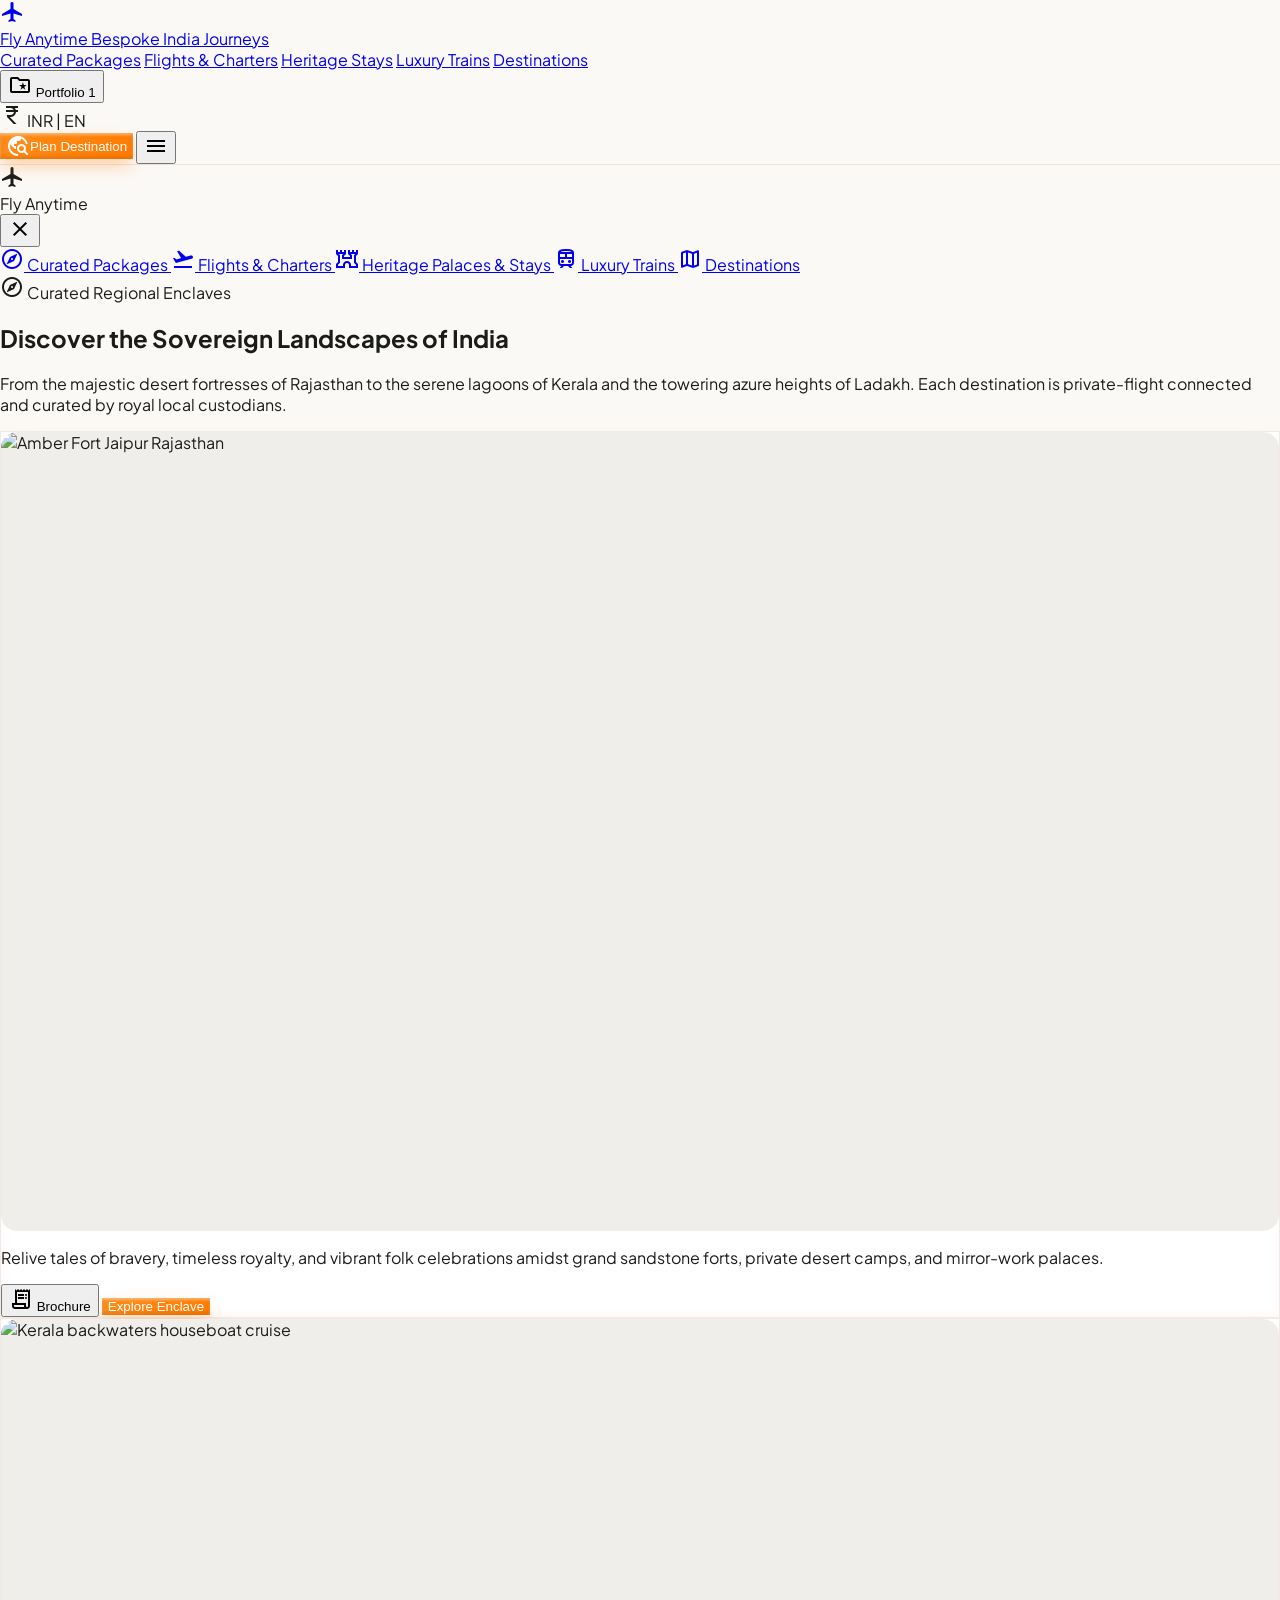
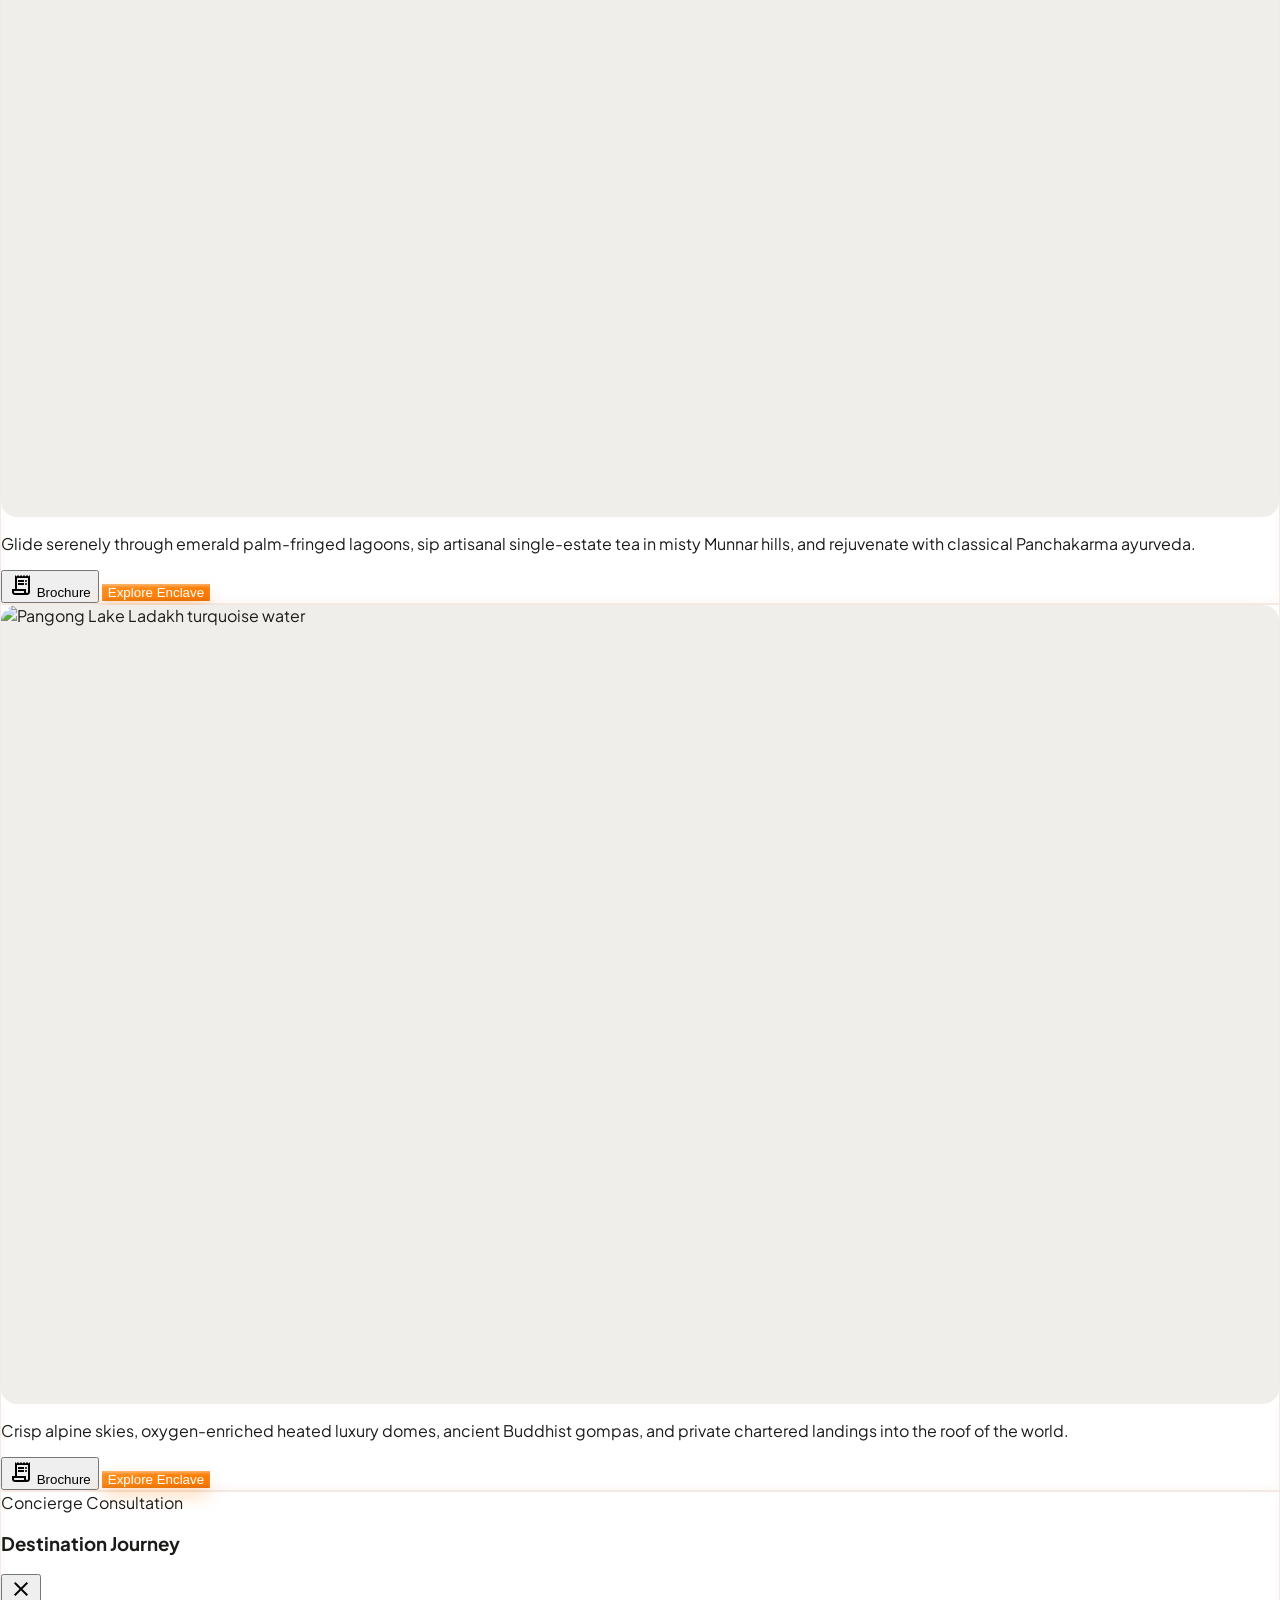
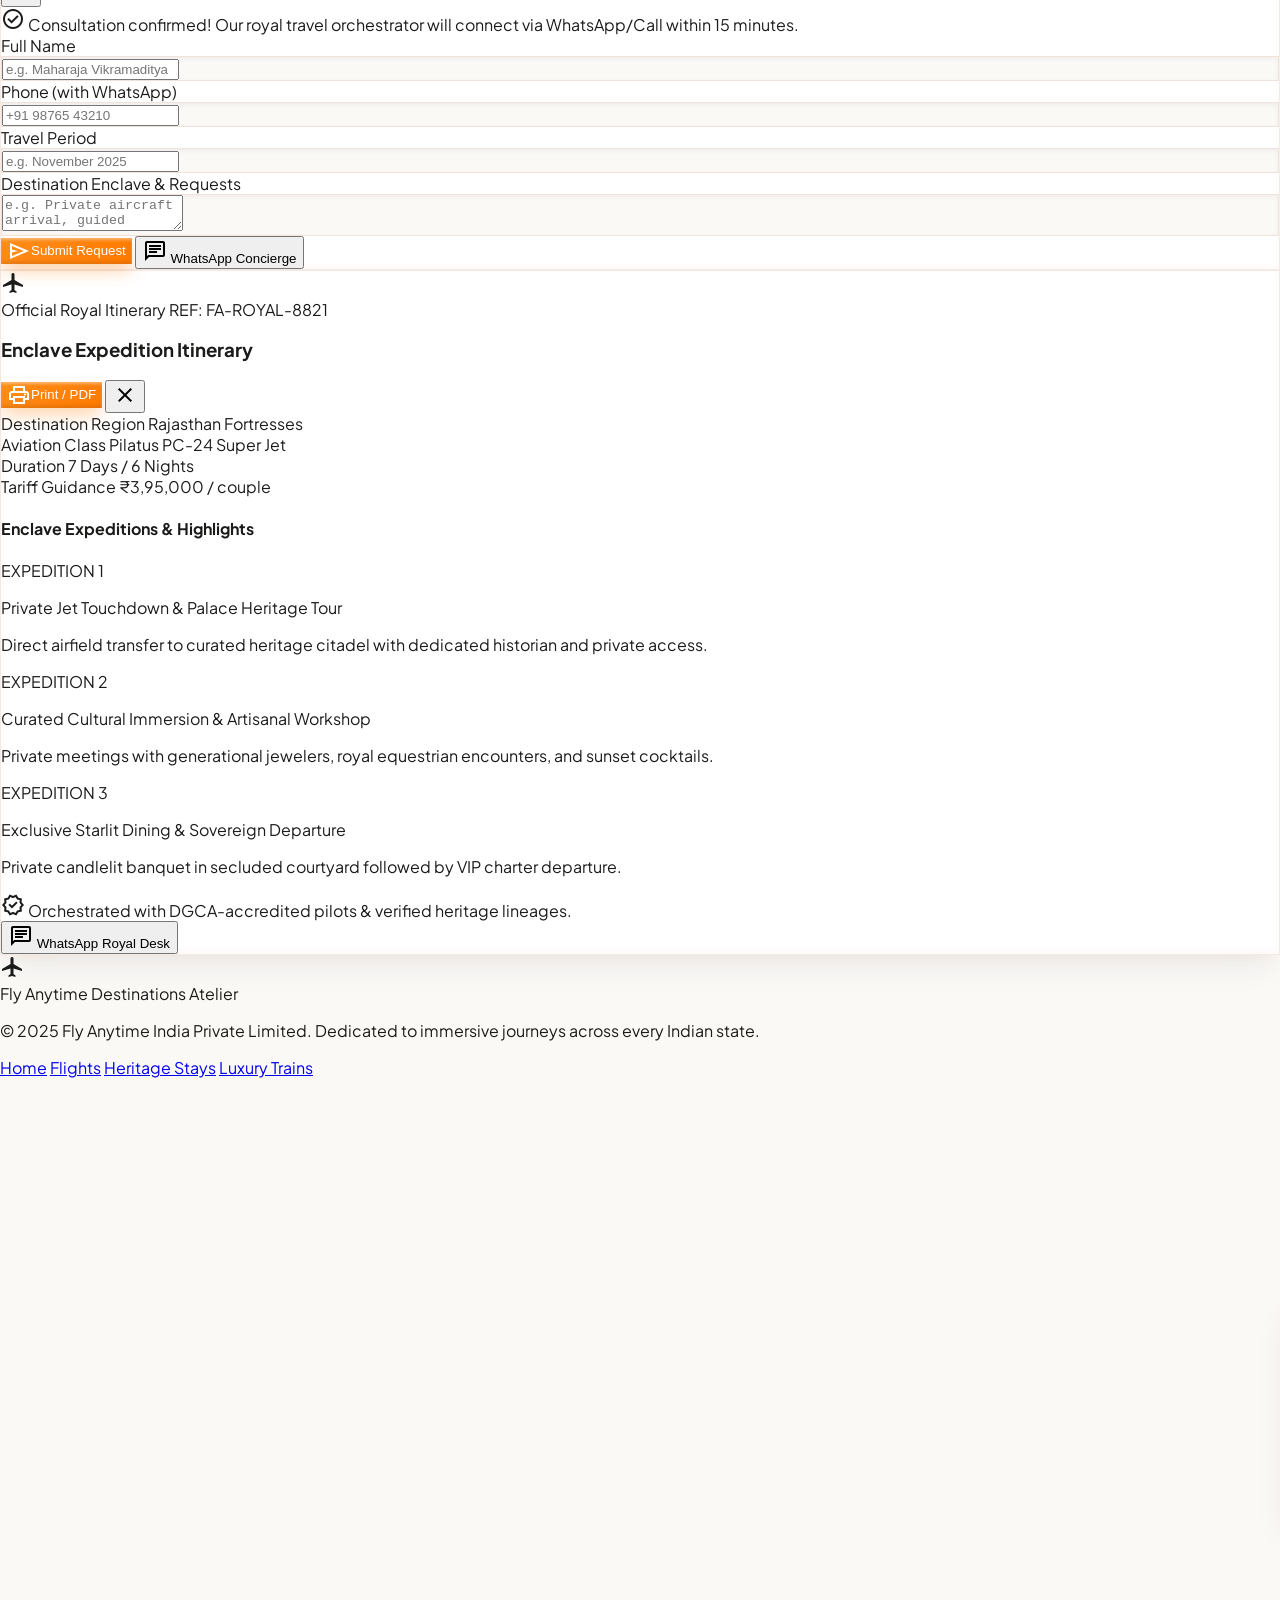
==== commit 2da44cf3: "feat(phase-4): implement concierge inquiry persistence and royal portfolio dashboard" ====
--- a/destinations.html
+++ b/destinations.html
@@ -69,7 +69,14 @@
         <a class="text-primary font-bold border-b-2 border-primary pb-1" href="destinations.html">Destinations</a>
       </nav>
 
-      <div class="flex items-center gap-3">
+      <div class="flex items-center gap-2 sm:gap-3">
+        <!-- Royal Portfolio Trigger -->
+        <button class="open-portfolio-drawer relative flex items-center gap-1.5 px-3 py-2 rounded-full bg-surface-container hover:bg-surface-container-high border border-outline-variant/30 text-on-surface text-xs font-bold transition-all cursor-pointer" title="Royal Portfolio & Active Inquiries">
+          <span class="material-symbols-outlined text-base text-primary">folder_special</span>
+          <span class="hidden md:inline">Portfolio</span>
+          <span class="portfolio-badge-count hidden items-center justify-center min-w-5 h-5 px-1 rounded-full bg-primary text-[10px] font-extrabold text-white">0</span>
+        </button>
+
         <div class="hidden sm:flex items-center gap-1.5 px-3 py-1.5 rounded-full bg-surface-container border border-outline-variant/30 text-on-surface-variant text-xs font-semibold">
           <span class="material-symbols-outlined text-sm text-primary">currency_rupee</span>
           <span>INR</span>
@@ -391,7 +398,7 @@
   </div>
 
   <!-- FOOTER -->
-  <footer class="w-full bg-surface-container-lowest border-t border-outline-variant/30 py-16">
+  <footer class="w-full bg-surface-container-lowest border-t border-outline-variant/30 pt-16 pb-24 md:pb-16">
     <div class="max-w-7xl mx-auto px-4 sm:px-6 flex flex-col md:flex-row items-center justify-between gap-6">
       <div class="flex items-center gap-3">
         <div class="w-9 h-9 rounded-xl bg-primary text-on-primary flex items-center justify-center">
@@ -411,6 +418,102 @@
     </div>
   </footer>
 
+  <!-- MOBILE BOTTOM DOCKED NAVIGATION BAR (For Phone Users) -->
+  <div class="mobile-nav-bar py-2.5 px-4 flex items-center justify-around">
+    <a href="index.html" class="flex flex-col items-center gap-1 text-on-surface-variant hover:text-primary">
+      <span class="material-symbols-outlined text-xl">explore</span>
+      <span class="text-[10px] font-semibold">Explore</span>
+    </a>
+    <a href="flights.html" class="flex flex-col items-center gap-1 text-on-surface-variant hover:text-primary">
+      <span class="material-symbols-outlined text-xl">flight_takeoff</span>
+      <span class="text-[10px] font-semibold">Flights</span>
+    </a>
+    <a href="stays.html" class="flex flex-col items-center gap-1 text-on-surface-variant hover:text-primary">
+      <span class="material-symbols-outlined text-xl">fort</span>
+      <span class="text-[10px] font-semibold">Stays</span>
+    </a>
+    <a href="trains.html" class="flex flex-col items-center gap-1 text-on-surface-variant hover:text-primary">
+      <span class="material-symbols-outlined text-xl">train</span>
+      <span class="text-[10px] font-semibold">Trains</span>
+    </a>
+    <button class="open-portfolio-drawer relative flex flex-col items-center gap-1 text-on-surface-variant hover:text-primary cursor-pointer">
+      <span class="material-symbols-outlined text-xl">folder_special</span>
+      <span class="text-[10px] font-semibold">Portfolio</span>
+      <span class="portfolio-badge-count hidden absolute -top-1 -right-1 items-center justify-center min-w-4 h-4 px-1 rounded-full bg-primary text-[9px] font-extrabold text-white">0</span>
+    </button>
+  </div>
+
+  <!-- ROYAL PORTFOLIO OFF-CANVAS DRAWER -->
+  <div id="portfolioDrawer" class="fixed inset-0 z-50 pointer-events-none drawer-closed">
+    <!-- Backdrop overlay -->
+    <div id="portfolioDrawerBackdrop" class="absolute inset-0 bg-black/50 backdrop-blur-xs"></div>
+
+    <!-- Slide-over panel -->
+    <aside id="portfolioDrawerPanel" class="absolute top-0 right-0 w-full max-w-md h-full bg-surface-bright shadow-2xl z-10 flex flex-col pointer-events-auto border-l border-outline-variant/30">
+      
+      <!-- Drawer Header -->
+      <div class="p-5 border-b border-outline-variant/20 flex items-center justify-between bg-surface-container/40">
+        <div class="flex items-center gap-2.5">
+          <div class="w-9 h-9 rounded-xl bg-primary/10 flex items-center justify-center text-primary">
+            <span class="material-symbols-outlined text-xl">folder_special</span>
+          </div>
+          <div>
+            <h3 class="text-base font-extrabold text-on-surface">Royal Portfolio</h3>
+            <p class="text-[11px] text-tertiary">Active Inquiries & Saved Expeditions</p>
+          </div>
+        </div>
+        <button id="closePortfolioBtn" class="p-2 rounded-xl text-on-surface-variant hover:bg-surface-container transition-colors cursor-pointer" aria-label="Close Portfolio">
+          <span class="material-symbols-outlined text-xl">close</span>
+        </button>
+      </div>
+
+      <!-- Segmented Tab Controls -->
+      <div class="p-4 border-b border-outline-variant/20 flex gap-2 bg-surface">
+        <button id="tabInquiriesBtn" class="flex-1 py-2 px-3 rounded-xl bg-primary text-on-primary text-xs font-bold transition-all flex items-center justify-center gap-1.5 cursor-pointer">
+          <span class="material-symbols-outlined text-sm">support_agent</span>
+          <span>Inquiries</span>
+        </button>
+        <button id="tabSavedBtn" class="flex-1 py-2 px-3 rounded-xl bg-surface-container text-on-surface-variant text-xs font-bold transition-all flex items-center justify-center gap-1.5 cursor-pointer">
+          <span class="material-symbols-outlined text-sm">bookmark</span>
+          <span>Saved Trips</span>
+        </button>
+      </div>
+
+      <!-- Scrollable Tab Content View -->
+      <div class="flex-1 overflow-y-auto p-4 flex flex-col gap-3">
+        <!-- Inquiries View -->
+        <div id="inquiriesView" class="flex flex-col gap-3">
+          <div class="flex items-center justify-between px-1">
+            <span class="text-[11px] font-bold text-tertiary uppercase tracking-wider">Active Inquiries</span>
+            <button id="clearAllInquiriesBtn" class="text-[11px] text-tertiary hover:text-red-600 transition-colors cursor-pointer">Clear History</button>
+          </div>
+          <div id="inquiriesListContainer" class="flex flex-col gap-3">
+            <!-- Dynamically populated by main.js -->
+          </div>
+        </div>
+
+        <!-- Saved Trips View -->
+        <div id="savedView" class="hidden flex flex-col gap-3">
+          <div class="flex items-center justify-between px-1">
+            <span class="text-[11px] font-bold text-tertiary uppercase tracking-wider">Bookmarked Journeys</span>
+          </div>
+          <div id="savedTripsContainer" class="flex flex-col gap-2">
+            <!-- Dynamically populated by main.js -->
+          </div>
+        </div>
+      </div>
+
+      <!-- Drawer Footer Action -->
+      <div class="p-4 border-t border-outline-variant/20 bg-surface-container/30 flex flex-col gap-2">
+        <a href="https://wa.me/919876543210?text=Hello%20Fly%20Anytime%20Royal%20Concierge" target="_blank" class="w-full py-3 px-4 rounded-xl bg-[#25D366] hover:bg-[#1EBE5D] text-white font-bold text-xs flex items-center justify-center gap-2 shadow-xs transition-transform active:scale-95 duration-150">
+          <span class="material-symbols-outlined text-base">chat</span>
+          <span>Live WhatsApp Royal Concierge</span>
+        </a>
+      </div>
+
+    </aside>
+  </div>
+
   <script src="js/main.js"></script>
 </body>
 </html>
--- a/css/styles.css
+++ b/css/styles.css
@@ -237,6 +237,40 @@
   opacity: 0.12;
 }
 
+/* ==========================================================================
+   RESPONSIVE IMAGE & MEDIA WRAPPERS (100% Fluid & Uncut)
+   ========================================================================== */
+.hero-media-wrap {
+  position: relative;
+  width: 100%;
+  aspect-ratio: 16 / 10;
+  border-radius: 1.25rem;
+  overflow: hidden;
+  background-color: var(--color-surface-container);
+}
+
+.card-media-wrap {
+  position: relative;
+  width: 100%;
+  aspect-ratio: 16 / 10;
+  overflow: hidden;
+  background-color: var(--color-surface-container);
+}
+
+.responsive-img-cover {
+  width: 100%;
+  height: 100%;
+  object-fit: cover;
+  object-position: center;
+  display: block;
+  transition: transform 0.6s cubic-bezier(0.16, 1, 0.3, 1);
+}
+
+.group:hover .responsive-img-cover,
+.clay-card:hover .responsive-img-cover {
+  transform: scale(1.04);
+}
+
 /* Custom Scrollbar */
 ::-webkit-scrollbar {
   width: 8px;
@@ -291,6 +325,7 @@
   .mobile-nav-bar,
   #pageTransitionBar,
   #planTripModal,
+  #portfolioDrawer,
   .no-print,
   .open-plan-modal,
   .open-voucher-modal,
@@ -348,3 +383,38 @@
     content: none !important;
   }
 }
+
+/* ==========================================================================
+   ROYAL PORTFOLIO SLIDE-OVER DRAWER
+   ========================================================================== */
+#portfolioDrawerBackdrop {
+  transition: opacity 0.3s cubic-bezier(0.16, 1, 0.3, 1);
+}
+#portfolioDrawerPanel {
+  transition: transform 0.35s cubic-bezier(0.16, 1, 0.3, 1);
+}
+.drawer-closed {
+  pointer-events: none;
+}
+.drawer-closed #portfolioDrawerBackdrop {
+  opacity: 0;
+}
+.drawer-closed #portfolioDrawerPanel {
+  transform: translateX(100%);
+}
+.drawer-open {
+  pointer-events: auto;
+}
+.drawer-open #portfolioDrawerBackdrop {
+  opacity: 1;
+}
+.drawer-open #portfolioDrawerPanel {
+  transform: translateX(0);
+}
+.badge-pulse {
+  animation: badgePulse 2s cubic-bezier(0.4, 0, 0.6, 1) infinite;
+}
+@keyframes badgePulse {
+  0%, 100% { opacity: 1; transform: scale(1); }
+  50% { opacity: 0.7; transform: scale(1.15); }
+}
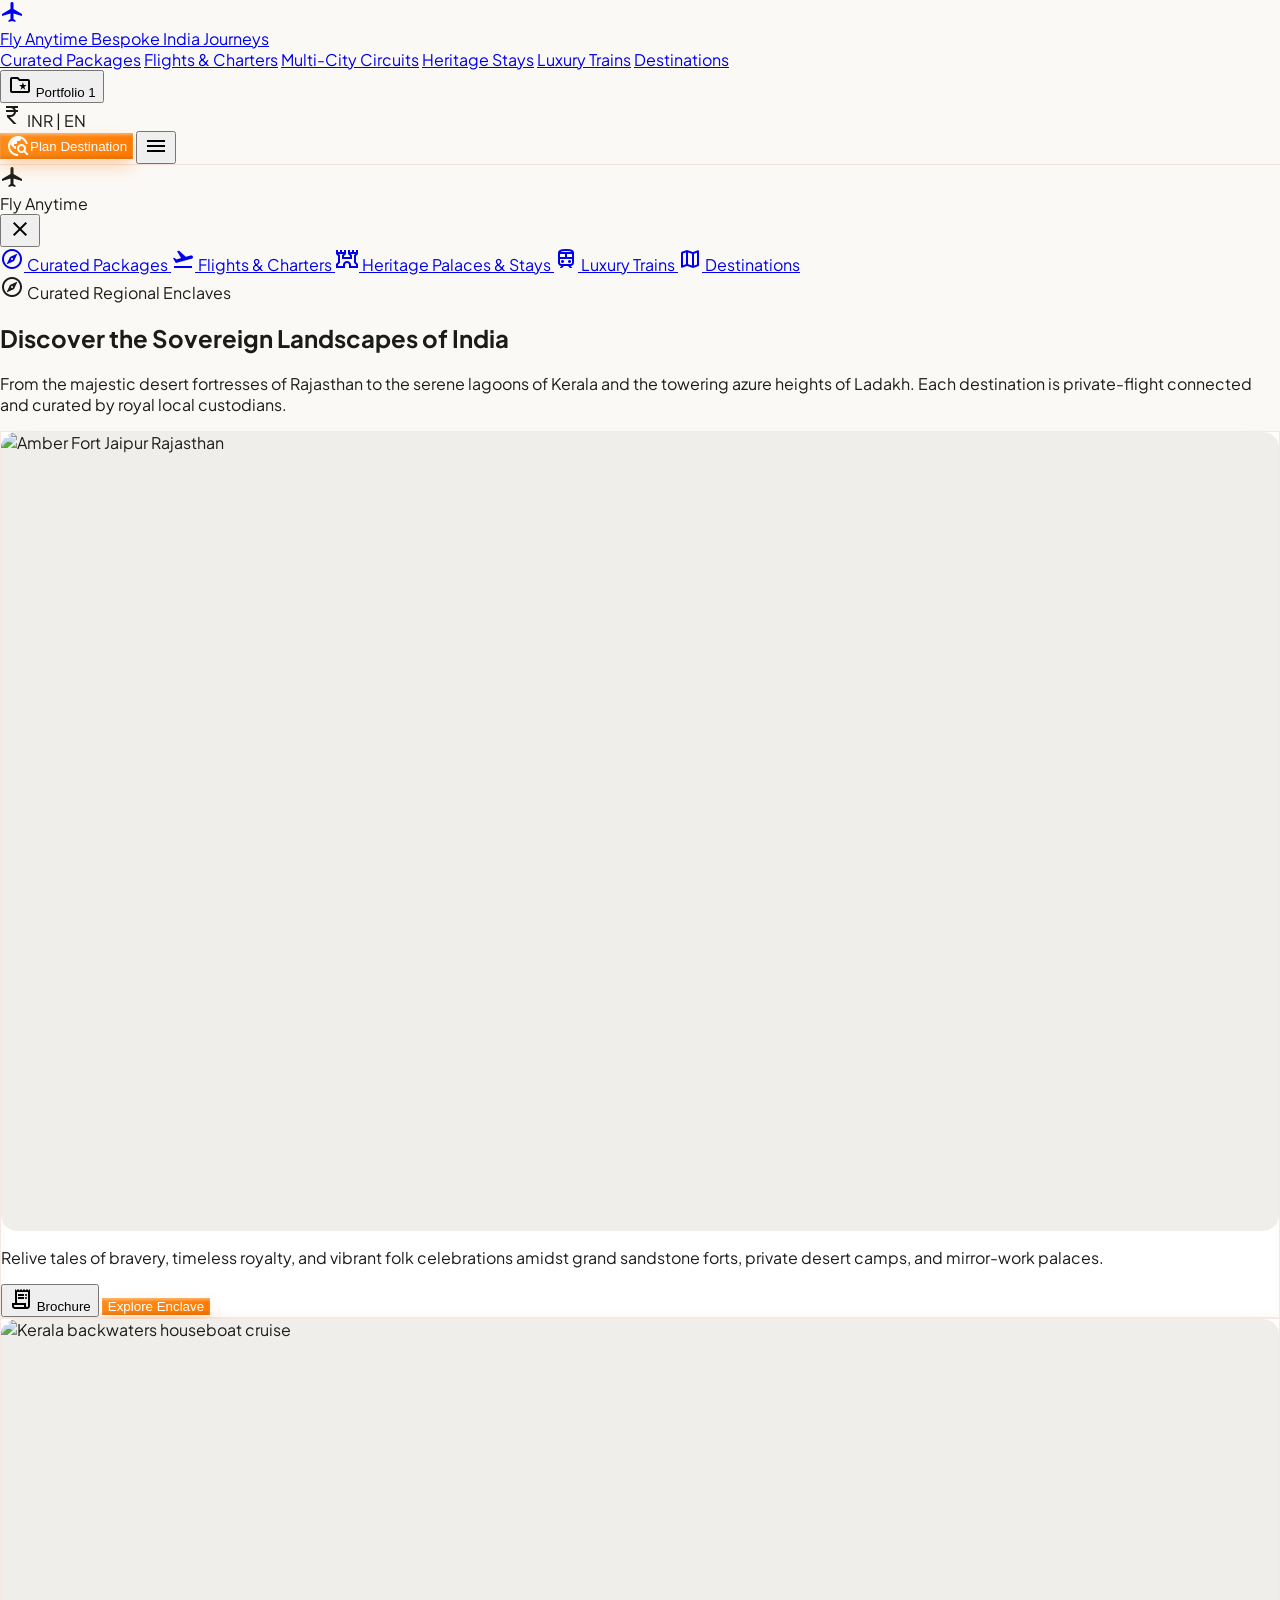
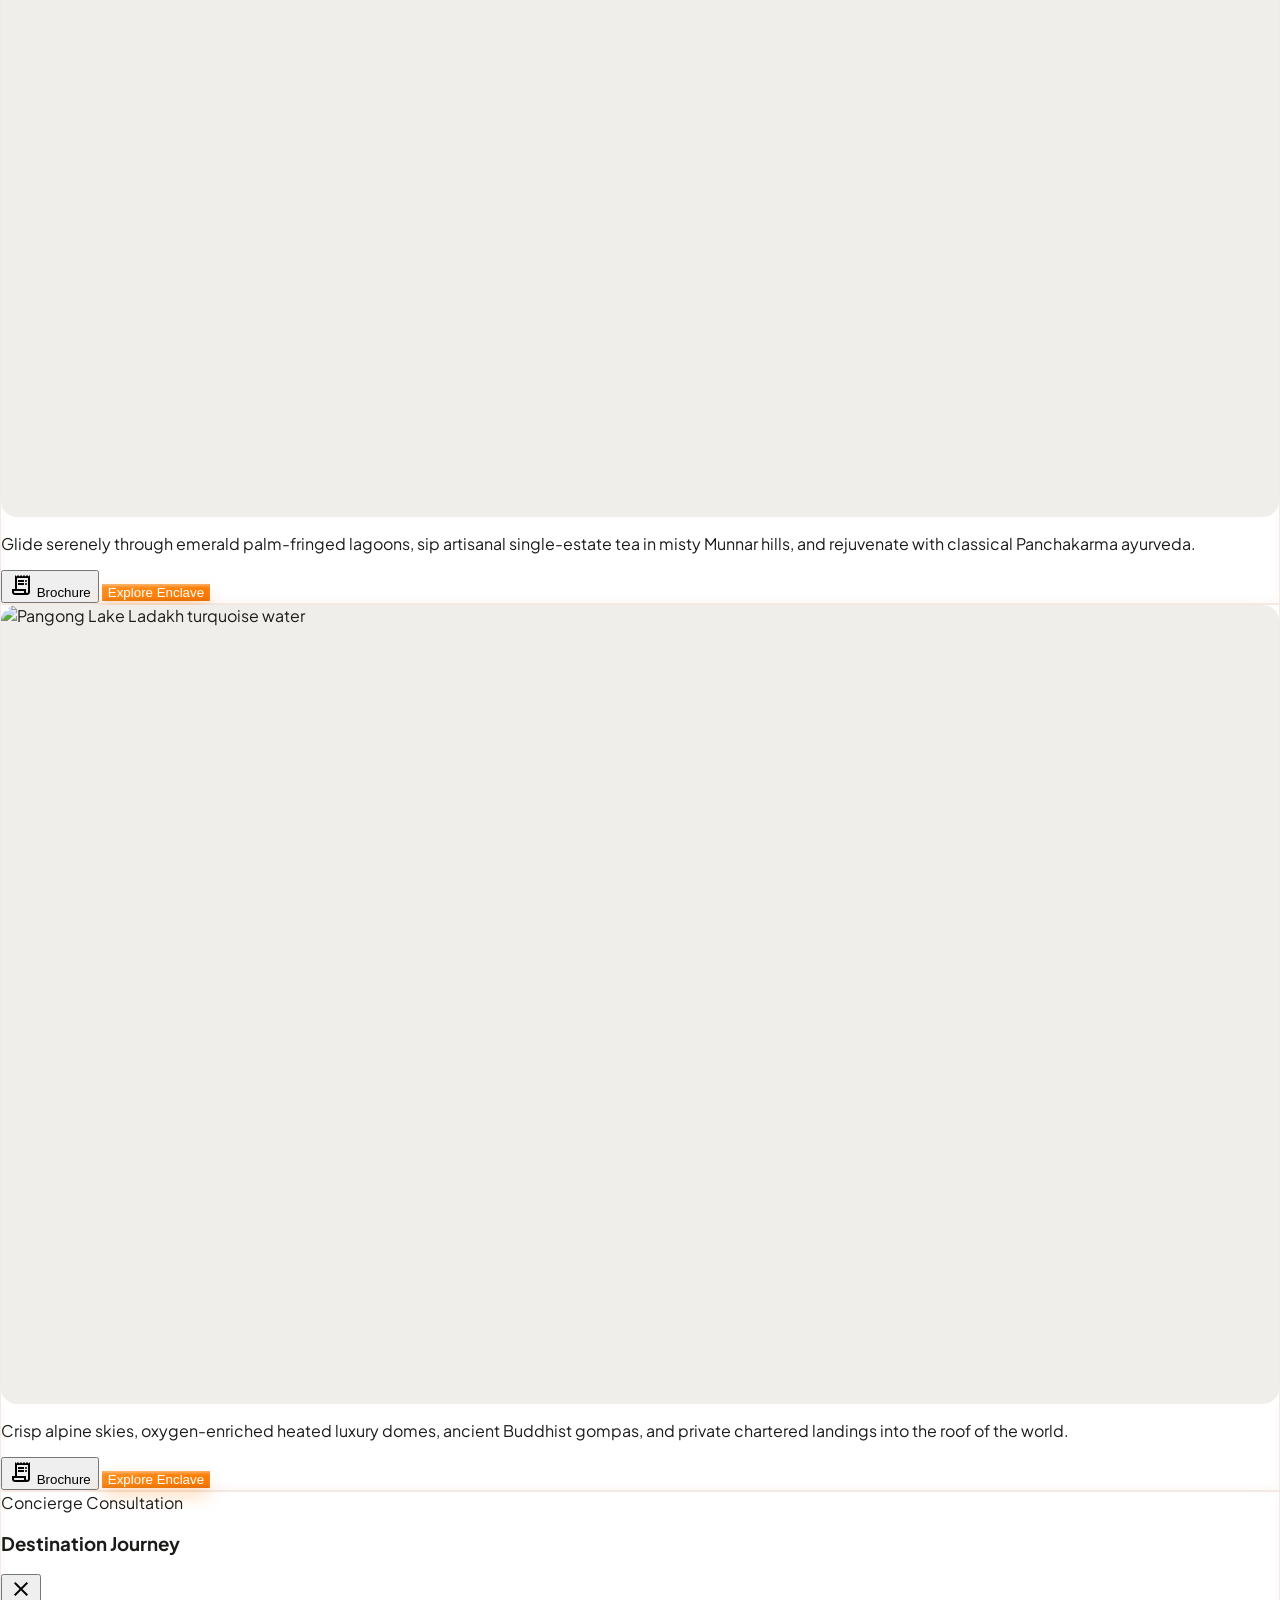
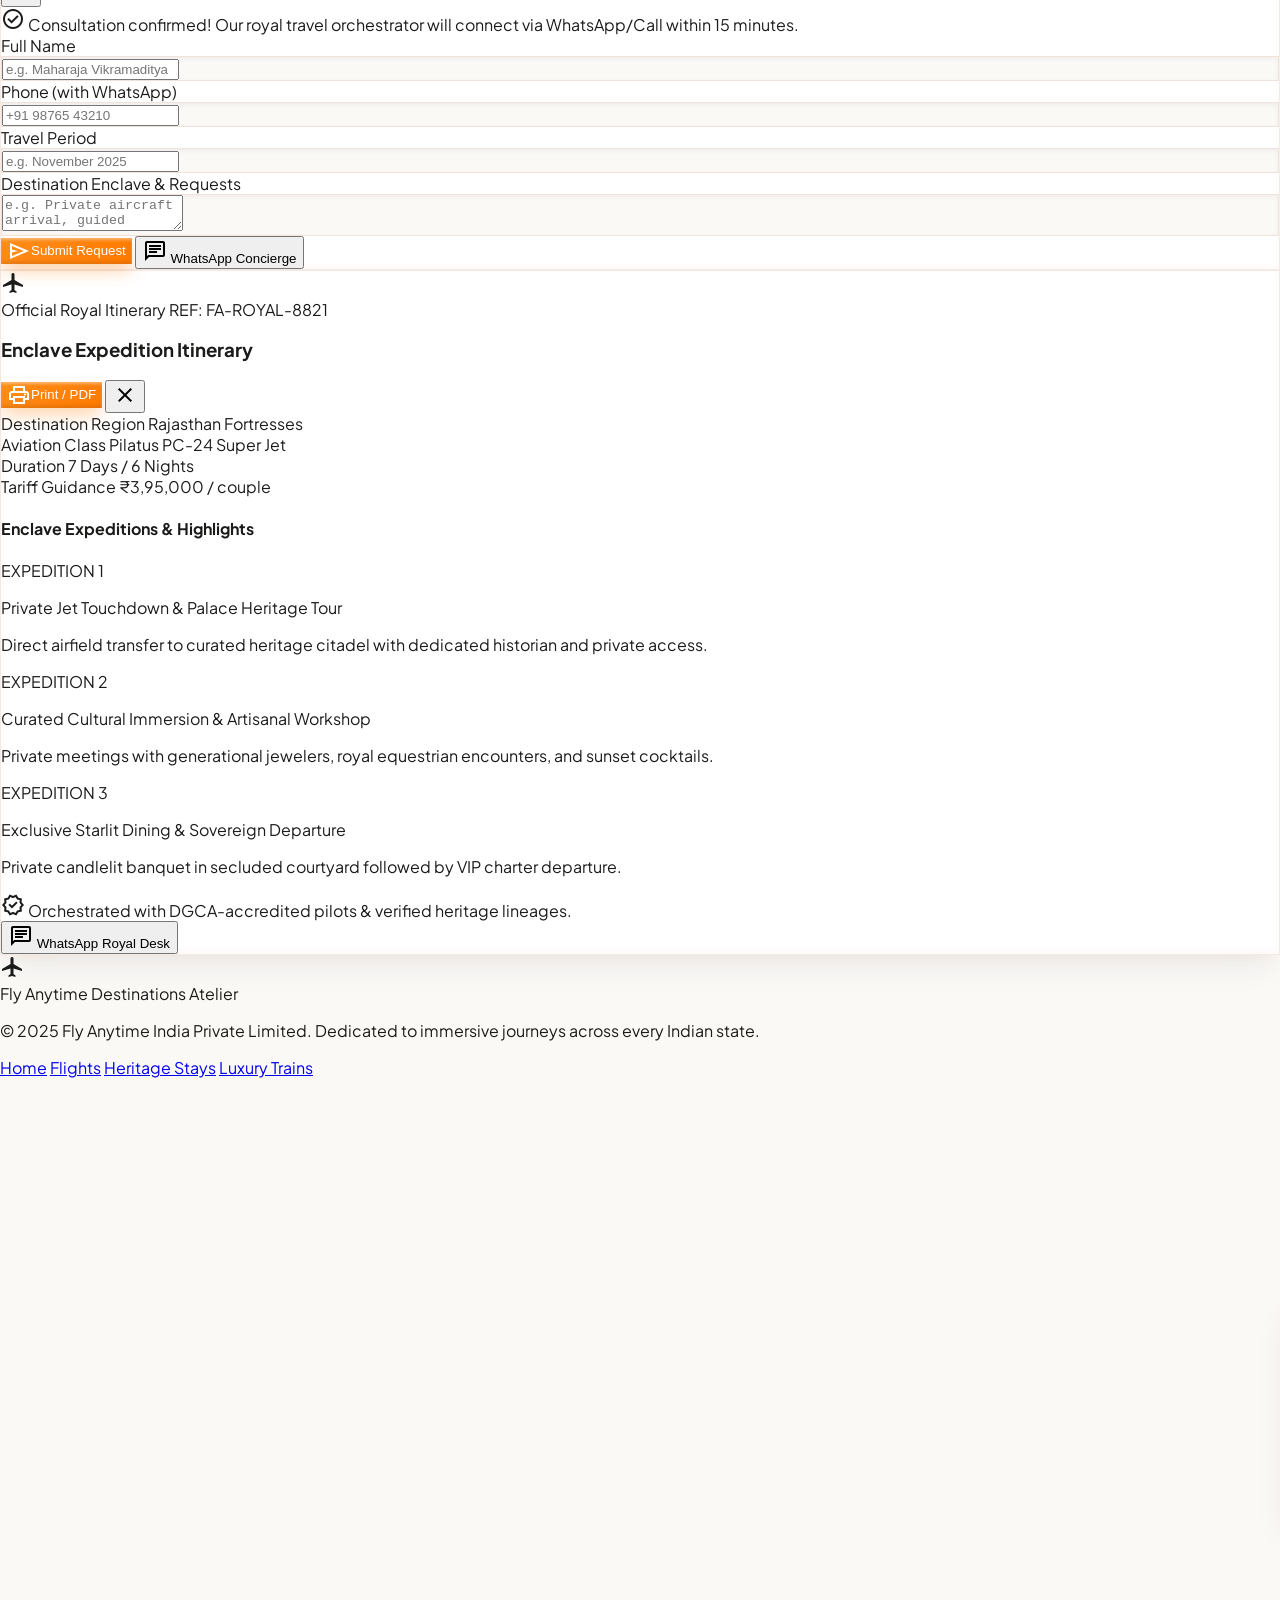
==== commit 1e354ae9: "feat(phase-5): implement interactive multi-city flight circuit builder" ====
--- a/destinations.html
+++ b/destinations.html
@@ -61,9 +61,10 @@
         </div>
       </a>
 
-      <nav class="hidden lg:flex items-center gap-7">
+      <nav class="hidden lg:flex items-center gap-6">
         <a class="text-on-surface-variant hover:text-primary transition-colors text-sm font-semibold" href="index.html">Curated Packages</a>
         <a class="text-on-surface-variant hover:text-primary transition-colors text-sm font-semibold" href="flights.html">Flights & Charters</a>
+        <a class="text-on-surface-variant hover:text-primary transition-colors text-sm font-semibold" href="flights.html#multiCityCircuitSection">Multi-City Circuits</a>
         <a class="text-on-surface-variant hover:text-primary transition-colors text-sm font-semibold" href="stays.html">Heritage Stays</a>
         <a class="text-on-surface-variant hover:text-primary transition-colors text-sm font-semibold" href="trains.html">Luxury Trains</a>
         <a class="text-primary font-bold border-b-2 border-primary pb-1" href="destinations.html">Destinations</a>
--- a/css/styles.css
+++ b/css/styles.css
@@ -418,3 +418,52 @@
   0%, 100% { opacity: 1; transform: scale(1); }
   50% { opacity: 0.7; transform: scale(1.15); }
 }
+
+/* ==========================================================================
+   MULTI-CITY FLIGHT CIRCUIT STEPPER ANIMATIONS
+   ========================================================================== */
+.circuit-stepper-container {
+  position: relative;
+  display: flex;
+  align-items: center;
+  justify-content: space-between;
+}
+
+.circuit-step-line {
+  position: absolute;
+  top: 50%;
+  left: 0;
+  right: 0;
+  height: 3px;
+  background: linear-gradient(90deg, #ff7a00 0%, #243756 100%);
+  z-index: 1;
+  transform: translateY(-50%);
+}
+
+.circuit-stepper-node {
+  position: relative;
+  z-index: 2;
+  transition: all 0.3s cubic-bezier(0.16, 1, 0.3, 1);
+}
+
+.circuit-stepper-node:hover {
+  transform: scale(1.15);
+}
+
+.circuit-pulse-ring {
+  position: absolute;
+  inset: -6px;
+  border-radius: 9999px;
+  border: 2px solid rgba(255, 122, 0, 0.6);
+  animation: circuitPulse 2s cubic-bezier(0.4, 0, 0.6, 1) infinite;
+}
+
+@keyframes circuitPulse {
+  0% { transform: scale(0.9); opacity: 1; }
+  100% { transform: scale(1.5); opacity: 0; }
+}
+
+.circuit-card-active {
+  border-color: #ff7a00 !important;
+  box-shadow: 0 10px 25px -3px rgba(255, 122, 0, 0.18), inset 0 1px 2px rgba(255, 255, 255, 0.8) !important;
+}
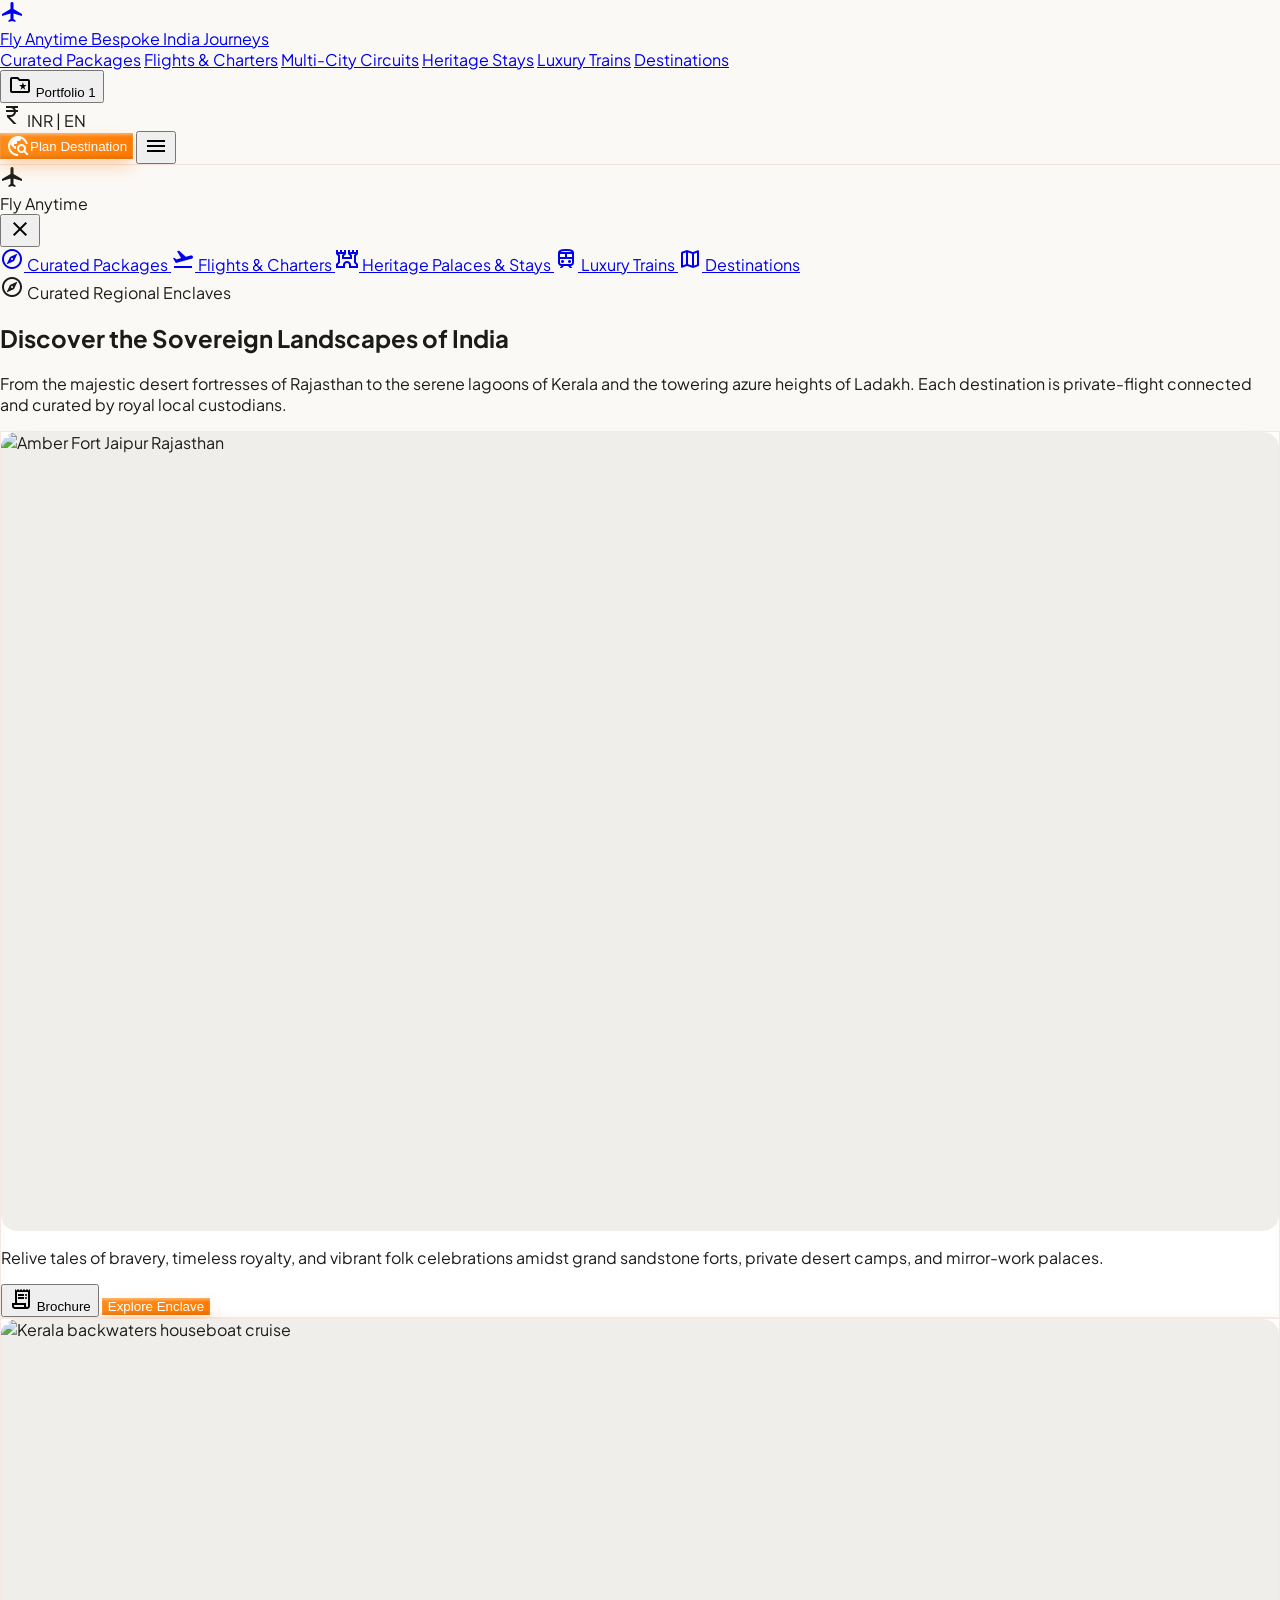
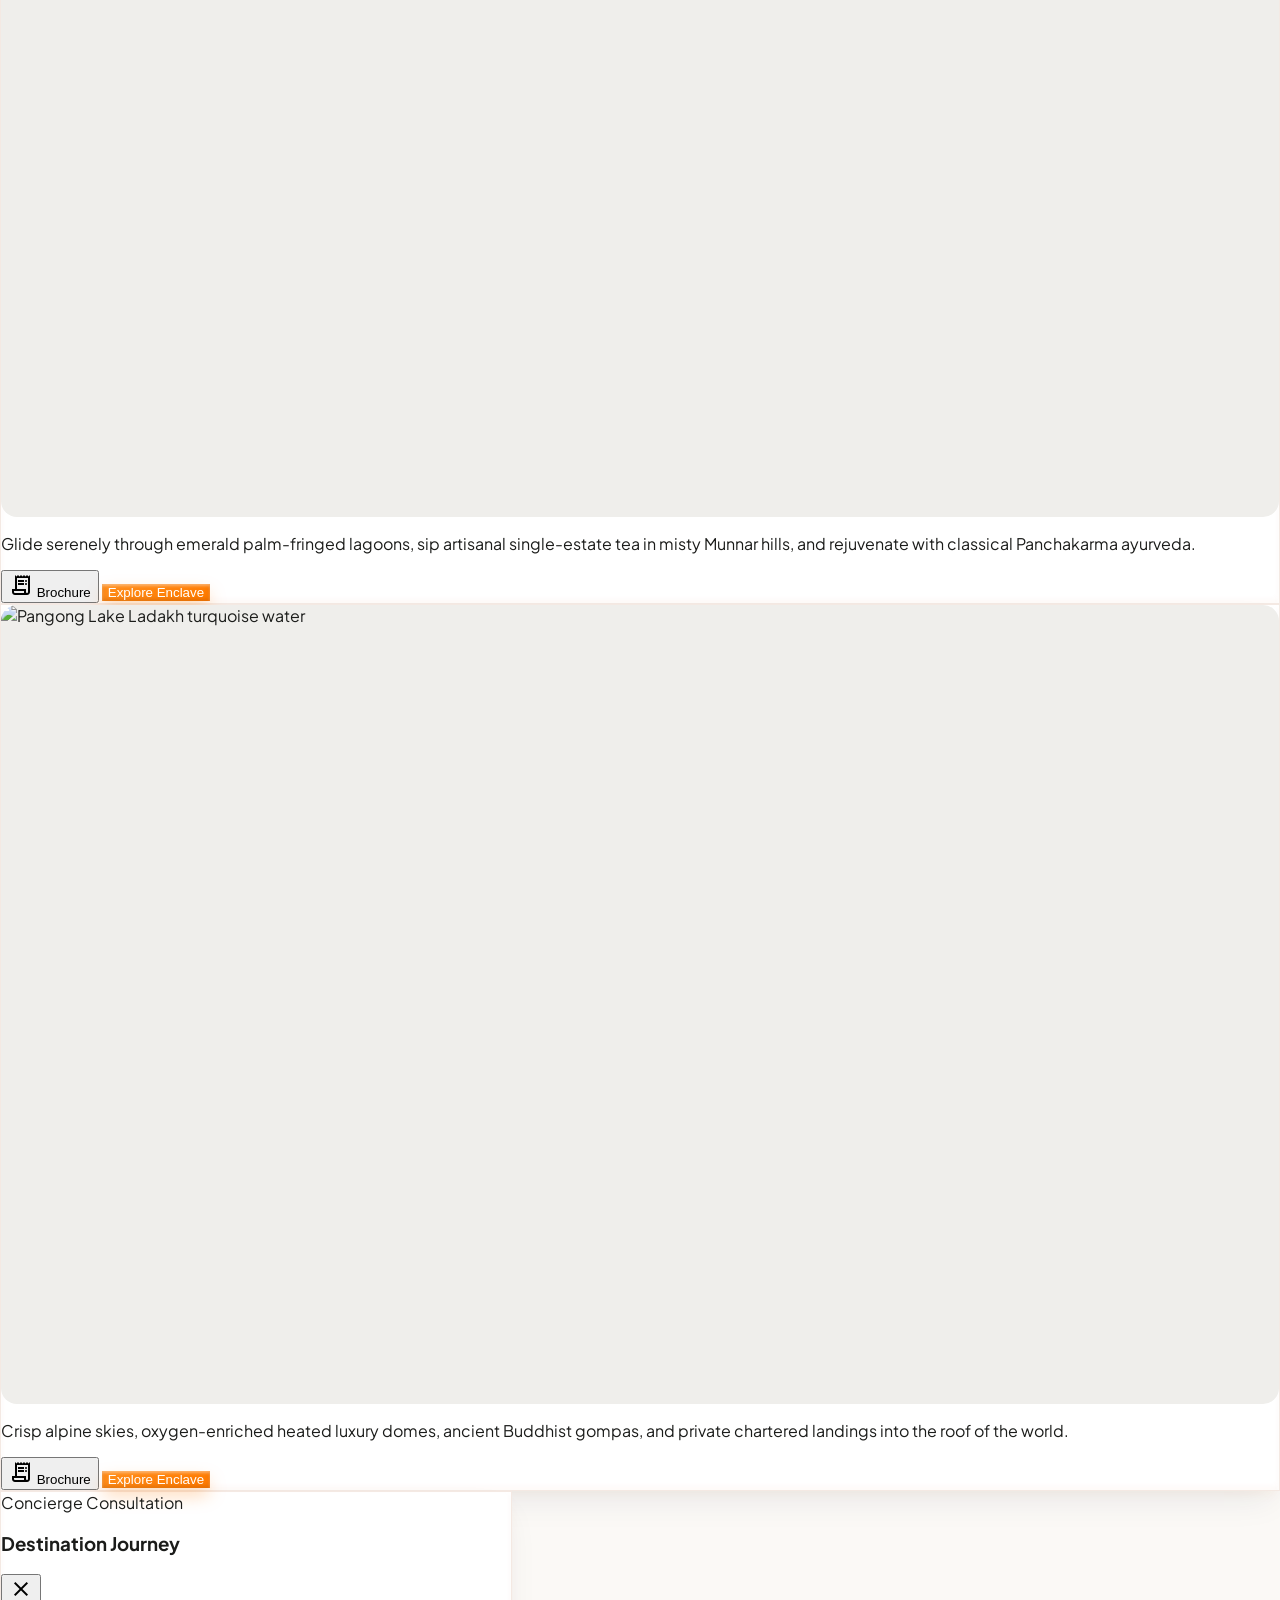
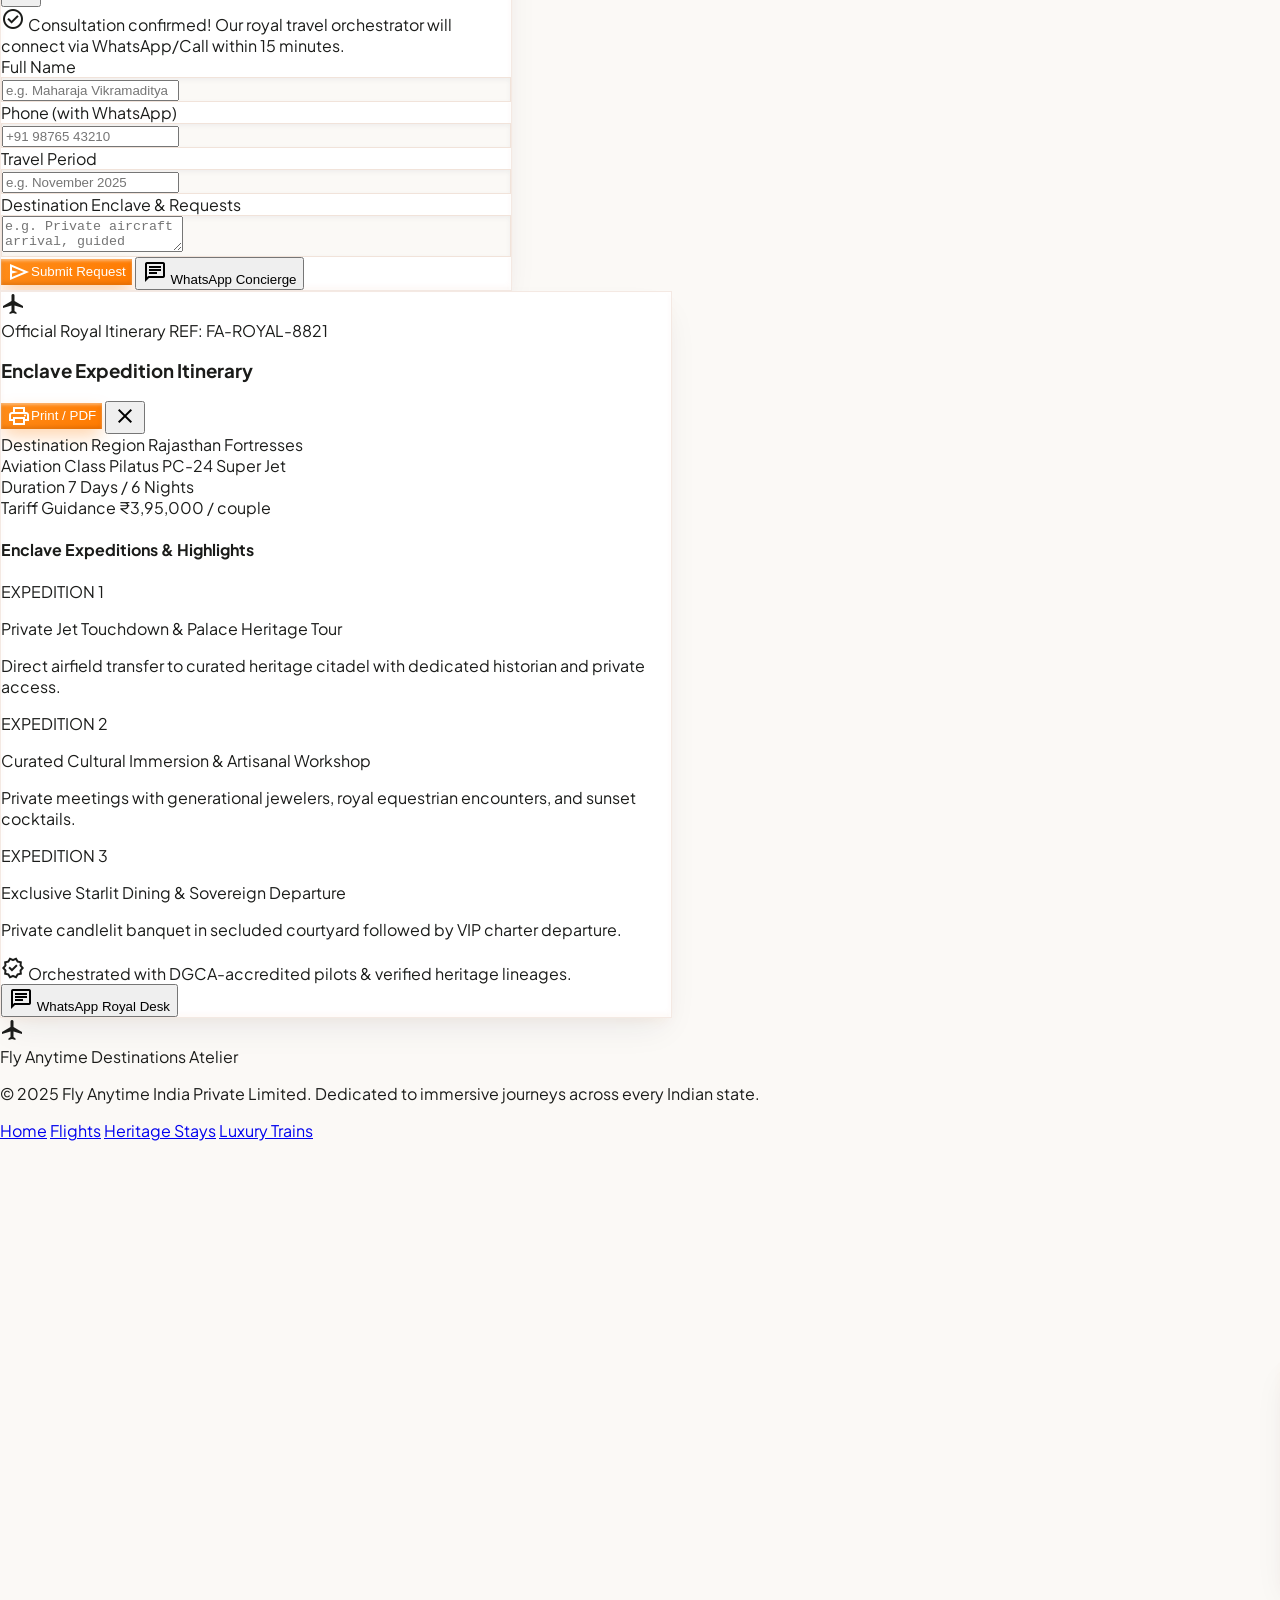
==== commit 317937a2: "feat(phase-6): harden pan-device responsiveness, image containers, and mobile ergonomics" ====
--- a/destinations.html
+++ b/destinations.html
@@ -244,7 +244,7 @@
 
   <!-- INTERACTIVE TRIP PLANNING MODAL -->
   <div id="planTripModal" class="fixed inset-0 z-50 bg-black/60 backdrop-blur-sm flex items-center justify-center p-4 hidden">
-    <div class="clay-card bg-surface-bright rounded-3xl max-w-lg w-full p-6 sm:p-8 border border-outline-variant/40 shadow-2xl relative">
+    <div class="modal-dialog-responsive clay-card bg-surface-bright rounded-3xl p-5 sm:p-8 border border-outline-variant/40 shadow-2xl relative my-auto">
       <div class="flex items-center justify-between pb-4 border-b border-outline-variant/20">
         <div>
           <span class="text-[10px] font-bold uppercase tracking-wider text-primary bg-primary-fixed/50 px-2.5 py-0.5 rounded-full">Concierge Consultation</span>
@@ -306,7 +306,7 @@
 
   <!-- LUXURY DIGITAL ITINERARY & BROCHURE MODAL -->
   <div id="itineraryVoucherModal" class="fixed inset-0 z-50 bg-black/70 backdrop-blur-md flex items-center justify-center p-3 sm:p-6 hidden overflow-y-auto">
-    <div class="itinerary-printable-voucher clay-card bg-surface-bright rounded-3xl max-w-2xl w-full p-6 sm:p-8 border border-outline-variant/40 shadow-2xl relative my-auto">
+    <div class="modal-dialog-responsive-lg itinerary-printable-voucher clay-card bg-surface-bright rounded-3xl p-5 sm:p-8 border border-outline-variant/40 shadow-2xl relative my-auto">
       
       <!-- Voucher Top Bar (Action Controls) -->
       <div class="flex items-center justify-between pb-4 border-b border-outline-variant/30 print-header">
@@ -399,7 +399,7 @@
   </div>
 
   <!-- FOOTER -->
-  <footer class="w-full bg-surface-container-lowest border-t border-outline-variant/30 pt-16 pb-24 md:pb-16">
+  <footer class="w-full bg-surface-container-lowest border-t border-outline-variant/30 pt-16 pb-24 lg:pb-16">
     <div class="max-w-7xl mx-auto px-4 sm:px-6 flex flex-col md:flex-row items-center justify-between gap-6">
       <div class="flex items-center gap-3">
         <div class="w-9 h-9 rounded-xl bg-primary text-on-primary flex items-center justify-center">
--- a/css/styles.css
+++ b/css/styles.css
@@ -249,11 +249,18 @@
   background-color: var(--color-surface-container);
 }
 
+@media (min-width: 1024px) {
+  .hero-media-wrap {
+    aspect-ratio: 4 / 3;
+  }
+}
+
 .card-media-wrap {
   position: relative;
   width: 100%;
   aspect-ratio: 16 / 10;
   overflow: hidden;
+  border-radius: var(--radius-lg);
   background-color: var(--color-surface-container);
 }
 
@@ -270,6 +277,24 @@
 .clay-card:hover .responsive-img-cover {
   transform: scale(1.04);
 }
+
+/* Modal Pan-Device Adaptive Sizing & Smooth Touch Scrolling */
+.modal-dialog-responsive {
+  width: 100%;
+  max-width: min(92vw, 32rem);
+  max-height: 88vh;
+  overflow-y: auto;
+  -webkit-overflow-scrolling: touch;
+}
+
+.modal-dialog-responsive-lg {
+  width: 100%;
+  max-width: min(95vw, 42rem);
+  max-height: 90vh;
+  overflow-y: auto;
+  -webkit-overflow-scrolling: touch;
+}
+
 
 /* Custom Scrollbar */
 ::-webkit-scrollbar {
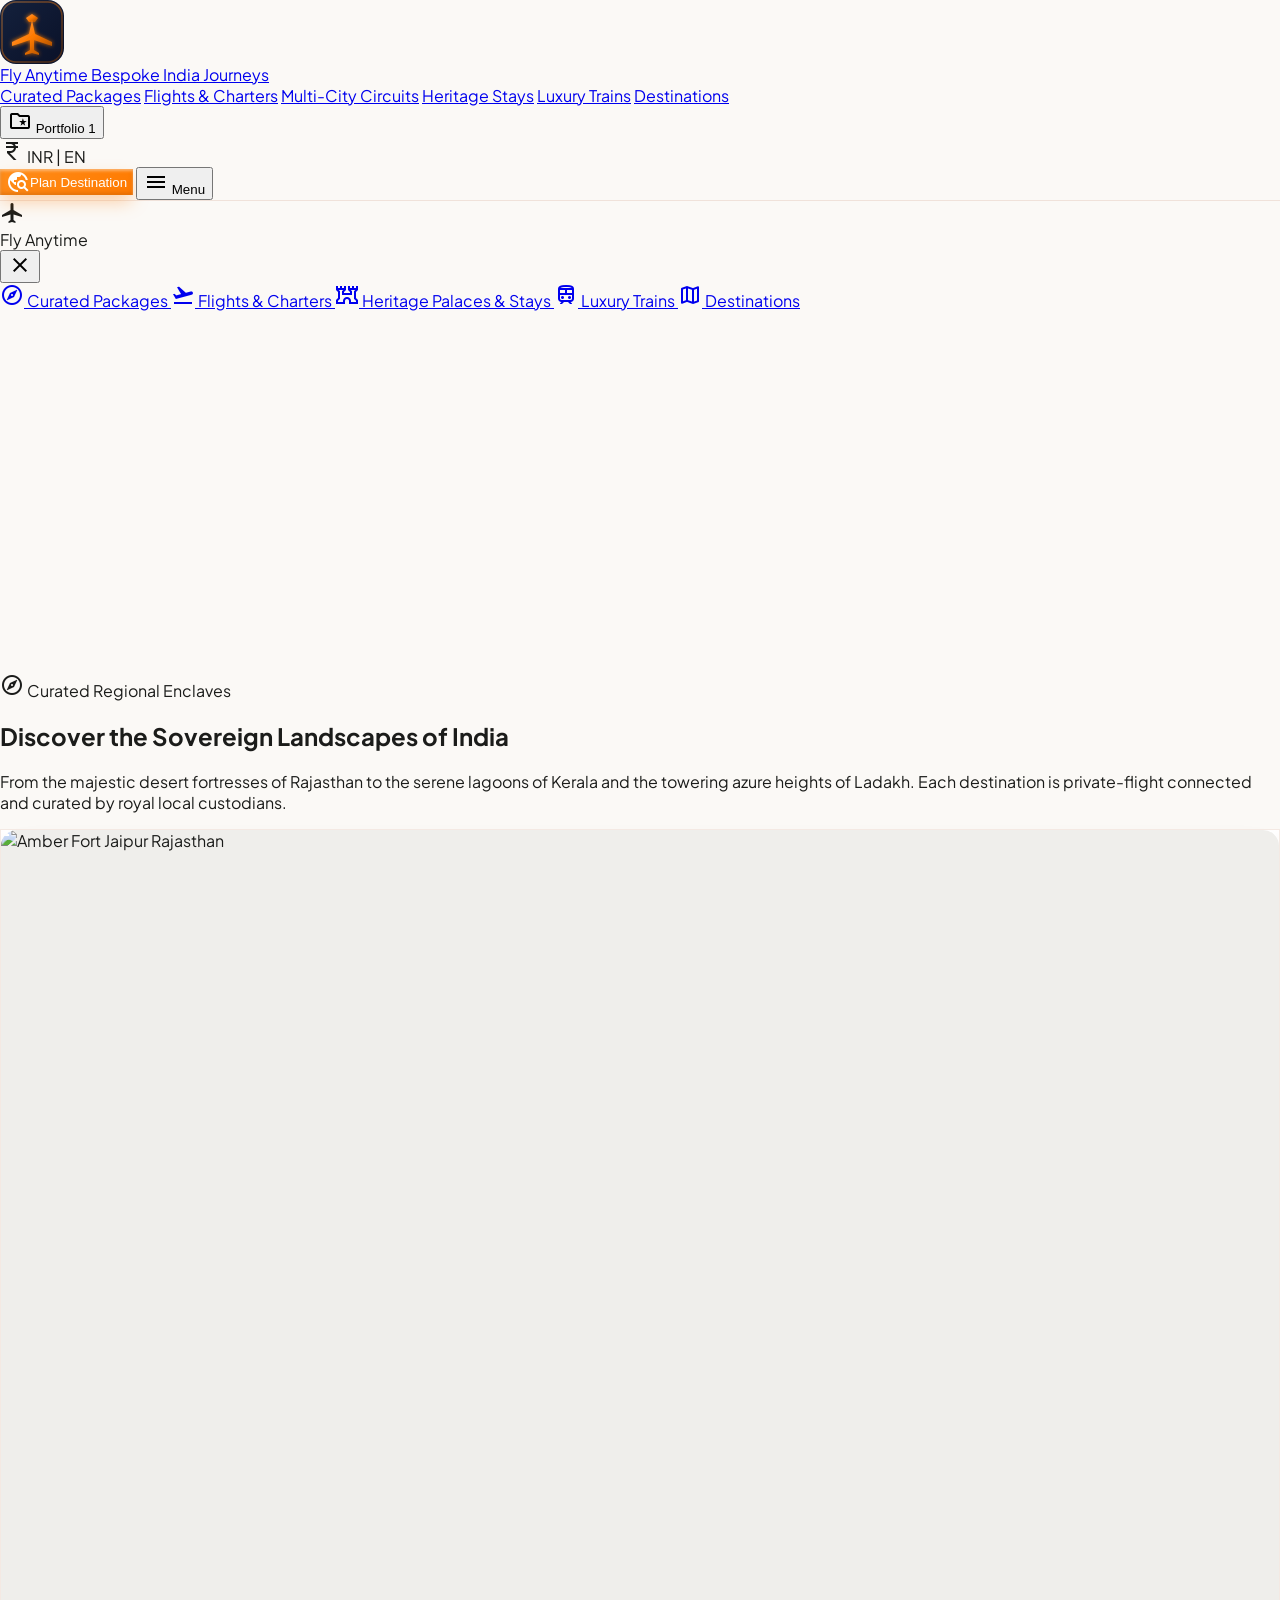
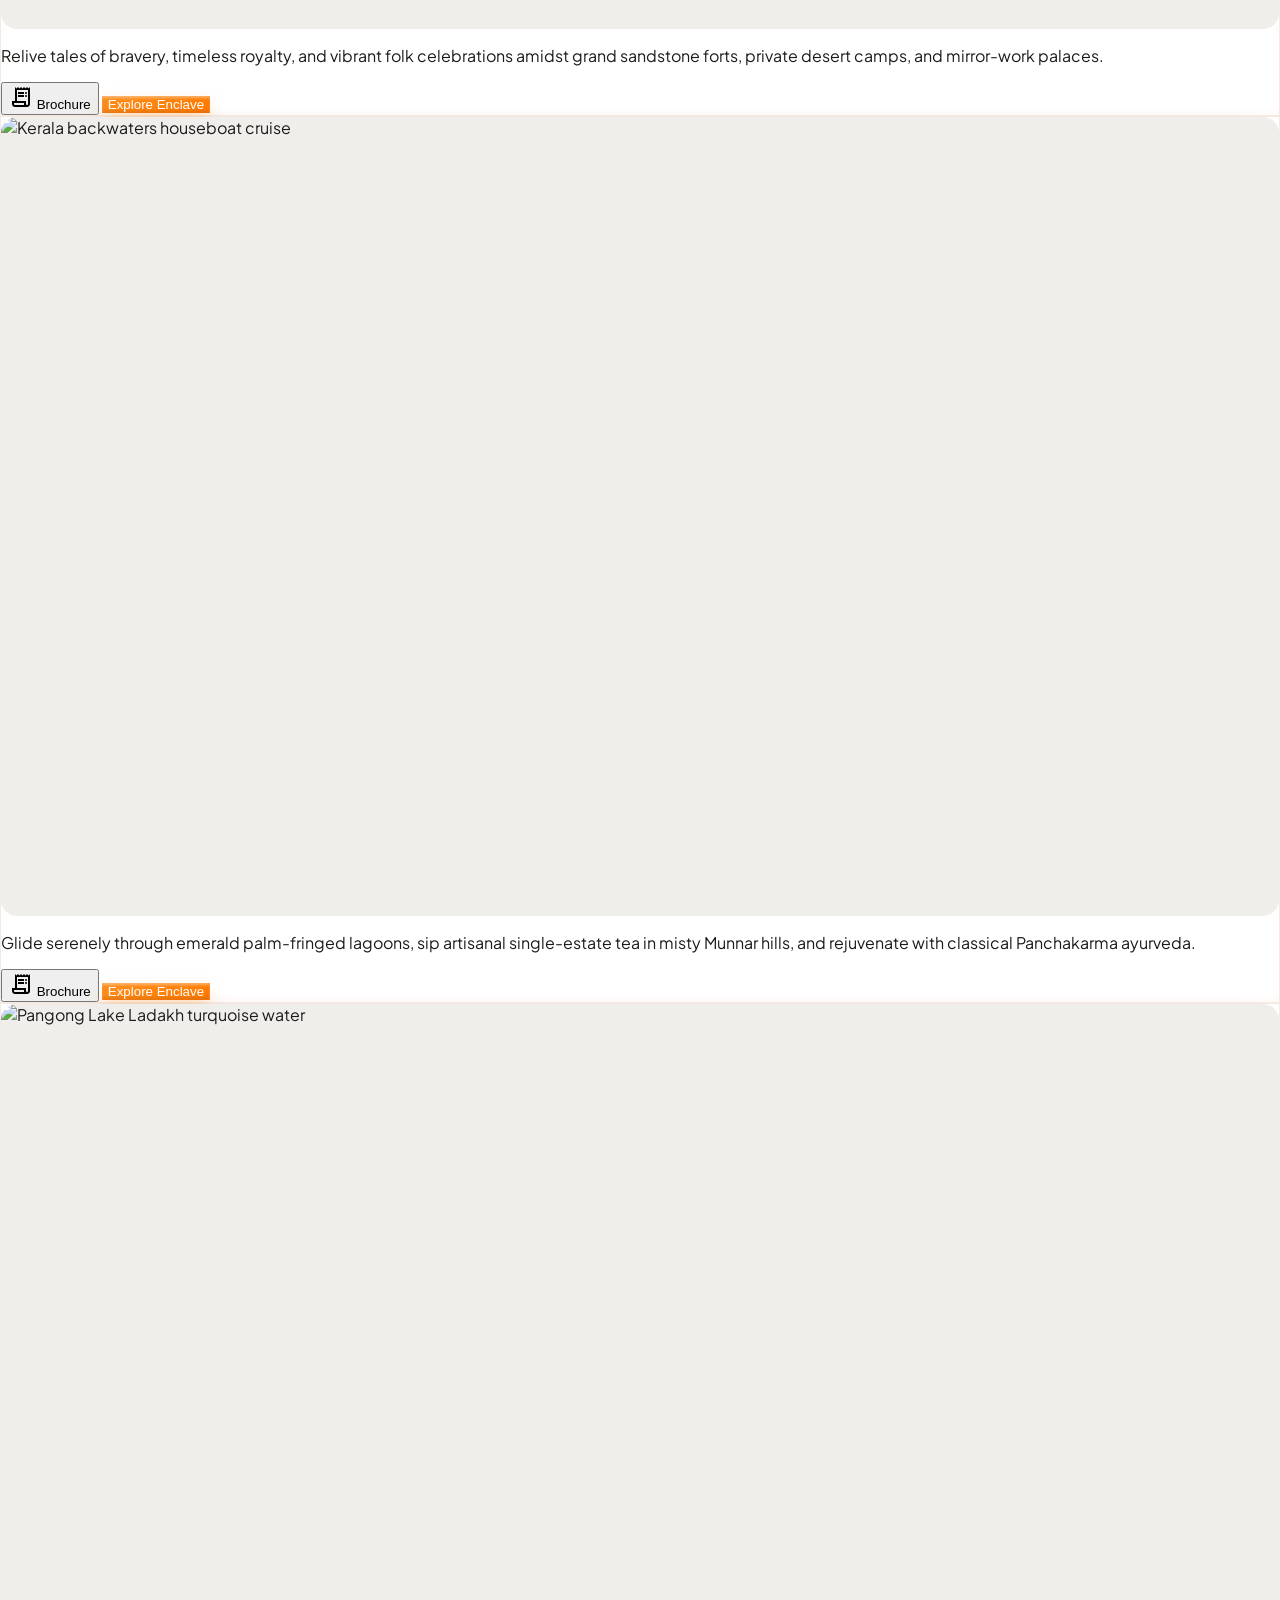
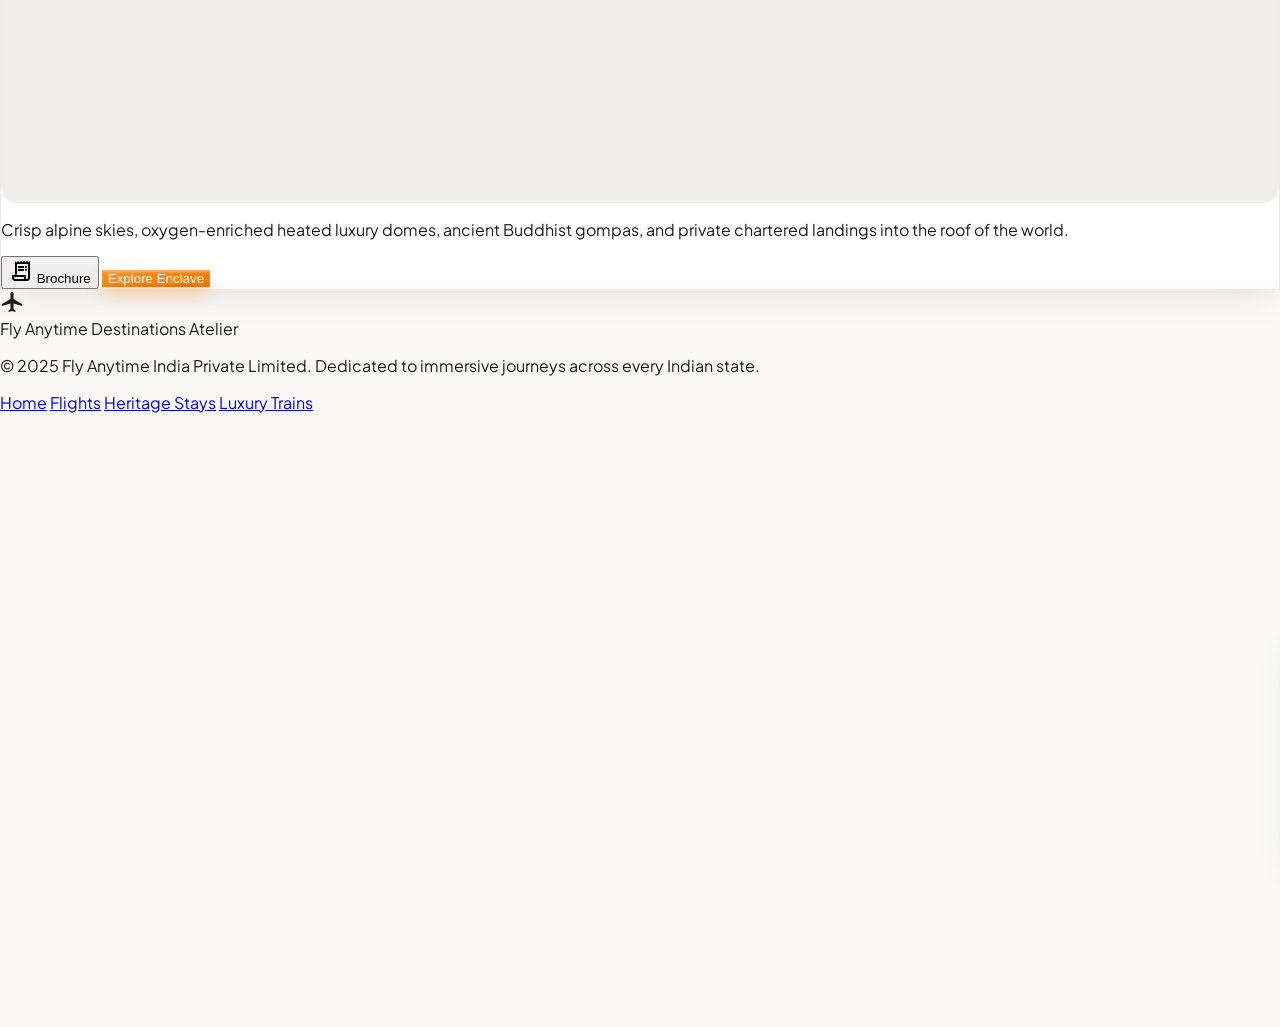
==== commit 06be98fd: "feat(ui): add desktop mega menu, trip-detail master template, vector royal logo, and hide mobile bot" ====
--- a/destinations.html
+++ b/destinations.html
@@ -6,6 +6,7 @@
   <meta name="view-transition" content="same-origin">
   <title>Fly Anytime | Enchanting Destinations & Royal Enclaves of India</title>
   <meta name="description" content="Discover India's most extraordinary enclaves. From sun-drenched Thar deserts and royal Rajput fortresses to emerald Kerala backwaters and turquoise Himalayan lakes.">
+  <link rel="icon" type="image/svg+xml" href="favicon.svg">
   <meta name="theme-color" content="#8f1d1d">
   <link rel="manifest" href="manifest.json">
   
@@ -49,9 +50,7 @@
   <header class="sticky top-0 z-50 glass-nav shadow-sm">
     <div class="w-full max-w-7xl mx-auto px-4 sm:px-6 h-20 flex items-center justify-between gap-4">
       <a class="flex items-center gap-3 group" href="index.html">
-        <div class="w-11 h-11 rounded-xl bg-gradient-to-tr from-primary to-primary-container flex items-center justify-center text-on-primary shadow-md shadow-primary/20 transform transition-transform group-hover:scale-105">
-          <span class="material-symbols-outlined text-2xl rotate-45">flight</span>
-        </div>
+        <img src="favicon.svg" alt="Fly Anytime Royal Emblem" class="w-11 h-11 rounded-xl shadow-md shadow-primary/20 transform transition-transform group-hover:scale-105 object-cover">
         <div class="flex flex-col">
           <span class="text-lg font-extrabold text-primary tracking-tight flex items-center gap-1.5">
             Fly Anytime
@@ -88,8 +87,10 @@
           <span class="material-symbols-outlined text-base">travel_explore</span>
           <span>Plan Destination</span>
         </button>
-        <button id="mobileMenuToggle" class="lg:hidden p-2 rounded-xl bg-surface-container hover:bg-surface-container-high text-on-surface" aria-label="Open navigation">
-          <span class="material-symbols-outlined text-2xl">menu</span>
+        <!-- Desktop & Mobile Unified Mega Menu Toggle Button -->
+        <button id="megaMenuToggle" class="p-2 sm:px-3 sm:py-2 rounded-2xl bg-surface-container hover:bg-surface-container-high text-on-surface flex items-center gap-1.5 border border-outline-variant/30 cursor-pointer transition-all active:scale-95 group shadow-xs" aria-label="Open directory menu">
+          <span class="material-symbols-outlined text-2xl group-hover:text-primary transition-colors">menu</span>
+          <span class="hidden md:inline text-xs font-extrabold uppercase tracking-wider group-hover:text-primary transition-colors">Menu</span>
         </button>
       </div>
     </div>
@@ -128,6 +129,76 @@
     </nav>
   </aside>
 
+  <!-- UNIFIED DESKTOP & MOBILE MEGA MENU SLIDE-OVER DRAWER -->
+  <div id="megaMenuDrawer" class="fixed inset-0 z-50 mega-menu-closed">
+    <div id="megaMenuBackdrop" class="absolute inset-0 bg-black/60 backdrop-blur-md"></div>
+    <aside id="megaMenuPanel" class="absolute right-0 top-0 bottom-0 w-full sm:max-w-md bg-surface-bright shadow-2xl flex flex-col z-10 border-l border-outline-variant/30">
+      <div class="p-6 border-b border-outline-variant/20 flex items-center justify-between bg-surface-container-low/50">
+        <div class="flex items-center gap-3">
+          <img src="favicon.svg" alt="Fly Anytime" class="w-10 h-10 rounded-xl shadow-md object-cover">
+          <div>
+            <h3 class="text-base font-black text-on-surface">Fly Anytime Directory</h3>
+            <p class="text-[11px] text-tertiary">All Curated Services & Fleet Portals</p>
+          </div>
+        </div>
+        <button id="closeMegaMenu" class="p-2 rounded-xl hover:bg-surface-container text-on-surface-variant cursor-pointer" aria-label="Close menu">
+          <span class="material-symbols-outlined text-2xl">close</span>
+        </button>
+      </div>
+
+      <div class="flex-1 overflow-y-auto p-6 flex flex-col gap-6">
+        <div>
+          <span class="text-[10px] font-black uppercase tracking-wider text-primary">Private Aviation</span>
+          <div class="flex flex-col gap-2 mt-2">
+            <a href="flights.html" class="p-3 rounded-xl hover:bg-surface-container text-xs font-bold text-on-surface flex items-center justify-between transition-colors">
+              <span>Private Jet & Helicopter Charter</span>
+              <span class="material-symbols-outlined text-sm">arrow_forward</span>
+            </a>
+            <a href="flights.html#multiCityCircuitSection" class="p-3 rounded-xl hover:bg-surface-container text-xs font-bold text-on-surface flex items-center justify-between transition-colors">
+              <span>Interactive Multi-City Circuit Builder</span>
+              <span class="material-symbols-outlined text-sm">arrow_forward</span>
+            </a>
+          </div>
+        </div>
+
+        <div>
+          <span class="text-[10px] font-black uppercase tracking-wider text-secondary">Heritage Enclaves</span>
+          <div class="flex flex-col gap-2 mt-2">
+            <a href="stays.html" class="p-3 rounded-xl hover:bg-surface-container text-xs font-bold text-on-surface flex items-center justify-between transition-colors">
+              <span>Living Palaces & Royal Residencies</span>
+              <span class="material-symbols-outlined text-sm">arrow_forward</span>
+            </a>
+            <a href="trains.html" class="p-3 rounded-xl hover:bg-surface-container text-xs font-bold text-on-surface flex items-center justify-between transition-colors">
+              <span>Maharajas' Express & Luxury Trains</span>
+              <span class="material-symbols-outlined text-sm">arrow_forward</span>
+            </a>
+            <a href="destinations.html" class="p-3 rounded-xl hover:bg-surface-container text-xs font-bold text-on-surface flex items-center justify-between transition-colors">
+              <span>Royal Enclave Destination Guides</span>
+              <span class="material-symbols-outlined text-sm">arrow_forward</span>
+            </a>
+          </div>
+        </div>
+
+        <div>
+          <span class="text-[10px] font-black uppercase tracking-wider text-tertiary">Quick Expeditions</span>
+          <div class="grid grid-cols-2 gap-2 mt-2">
+            <a href="trip-detail.html?trip=rajasthan" class="p-2.5 rounded-xl bg-surface-container text-[11px] font-bold text-on-surface hover:text-primary">Royal Rajputana</a>
+            <a href="trip-detail.html?trip=kerala" class="p-2.5 rounded-xl bg-surface-container text-[11px] font-bold text-on-surface hover:text-primary">Kerala Backwaters</a>
+            <a href="trip-detail.html?trip=varanasi" class="p-2.5 rounded-xl bg-surface-container text-[11px] font-bold text-on-surface hover:text-primary">Varanasi & Sarnath</a>
+            <a href="trip-detail.html?trip=ladakh" class="p-2.5 rounded-xl bg-surface-container text-[11px] font-bold text-on-surface hover:text-primary">Ladakh Serenity</a>
+          </div>
+        </div>
+      </div>
+
+      <div class="p-6 border-t border-outline-variant/20 bg-surface-container/40 flex flex-col gap-3">
+        <a href="https://wa.me/919876543210?text=Hello%20Fly%20Anytime%20Royal%20Concierge" target="_blank" class="w-full py-3.5 px-4 rounded-2xl bg-[#25D366] hover:bg-[#1EBE5D] text-white font-bold text-xs flex items-center justify-center gap-2 shadow-sm transition-transform active:scale-95 duration-150">
+          <span class="material-symbols-outlined text-base">chat</span>
+          <span>WhatsApp Royal Concierge</span>
+        </a>
+      </div>
+    </aside>
+  </div>
+
   <!-- HERO SECTION -->
   <section class="relative pt-12 pb-20 overflow-hidden">
     <div class="pattern-mandala absolute inset-0 pointer-events-none"></div>
@@ -420,7 +491,7 @@
   </footer>
 
   <!-- MOBILE BOTTOM DOCKED NAVIGATION BAR (For Phone Users) -->
-  <div class="mobile-nav-bar py-2.5 px-4 flex items-center justify-around">
+  <div class="mobile-nav-bar lg:hidden py-2.5 px-4 flex items-center justify-around">
     <a href="index.html" class="flex flex-col items-center gap-1 text-on-surface-variant hover:text-primary">
       <span class="material-symbols-outlined text-xl">explore</span>
       <span class="text-[10px] font-semibold">Explore</span>
--- a/css/styles.css
+++ b/css/styles.css
@@ -60,7 +60,7 @@
 
 body.page-ready {
   opacity: 1;
-  transform: translateY(0);
+  transform: none !important;
 }
 
 body.page-exiting {
@@ -167,6 +167,18 @@
 
 .clay-card:hover .responsive-img-cover {
   transform: scale(1.04);
+}
+
+/* 3D Tactile Claymorphic Static Containers (Consoles & Workbenches that don't jump on hover) */
+.clay-card-static {
+  background: var(--color-surface-white);
+  box-shadow: 
+    0 16px 32px -8px rgba(13, 34, 64, 0.08), 
+    0 6px 12px -4px rgba(255, 122, 0, 0.06), 
+    inset 0 2px 4px 0 rgba(255, 255, 255, 0.95), 
+    inset 0 -3px 6px 0 rgba(211, 84, 0, 0.04);
+  border: 1px solid rgba(224, 192, 175, 0.35);
+  position: relative;
 }
 
 /* Frosted Glass Elements */
@@ -279,6 +291,36 @@
 }
 
 /* Modal Pan-Device Adaptive Sizing & Smooth Touch Scrolling */
+#planTripModal,
+#itineraryVoucherModal {
+  position: fixed !important;
+  inset: 0 !important;
+  top: 0 !important;
+  left: 0 !important;
+  right: 0 !important;
+  bottom: 0 !important;
+  width: 100vw !important;
+  height: 100vh !important;
+  z-index: 99999 !important;
+  display: flex !important;
+  align-items: center !important;
+  justify-content: center !important;
+  overflow-y: auto !important;
+  padding: 1rem !important;
+  box-sizing: border-box !important;
+}
+
+#planTripModal.hidden,
+#itineraryVoucherModal.hidden {
+  display: none !important;
+}
+
+.modal-dialog-responsive,
+.modal-dialog-responsive-lg {
+  margin: auto !important;
+  position: relative !important;
+}
+
 .modal-dialog-responsive {
   width: 100%;
   max-width: min(92vw, 32rem);
@@ -323,12 +365,12 @@
 
 /* Mobile Navigation Bottom Dock & Modal */
 .mobile-nav-bar {
-  display: none;
+  display: none !important;
 }
 
 @media (max-width: 1023px) {
   .mobile-nav-bar {
-    display: flex;
+    display: flex !important;
     position: fixed;
     bottom: 0;
     left: 0;
@@ -436,6 +478,34 @@
 .drawer-open #portfolioDrawerPanel {
   transform: translateX(0);
 }
+
+/* ==========================================================================
+   DESKTOP & MOBILE UNIFIED MEGA MENU SLIDE-OVER DRAWER
+   ========================================================================== */
+#megaMenuBackdrop {
+  transition: opacity 0.3s cubic-bezier(0.16, 1, 0.3, 1);
+}
+#megaMenuPanel {
+  transition: transform 0.35s cubic-bezier(0.16, 1, 0.3, 1);
+}
+.mega-menu-closed {
+  pointer-events: none;
+}
+.mega-menu-closed #megaMenuBackdrop {
+  opacity: 0;
+}
+.mega-menu-closed #megaMenuPanel {
+  transform: translateX(100%);
+}
+.mega-menu-open {
+  pointer-events: auto;
+}
+.mega-menu-open #megaMenuBackdrop {
+  opacity: 1;
+}
+.mega-menu-open #megaMenuPanel {
+  transform: translateX(0);
+}
 .badge-pulse {
   animation: badgePulse 2s cubic-bezier(0.4, 0, 0.6, 1) infinite;
 }
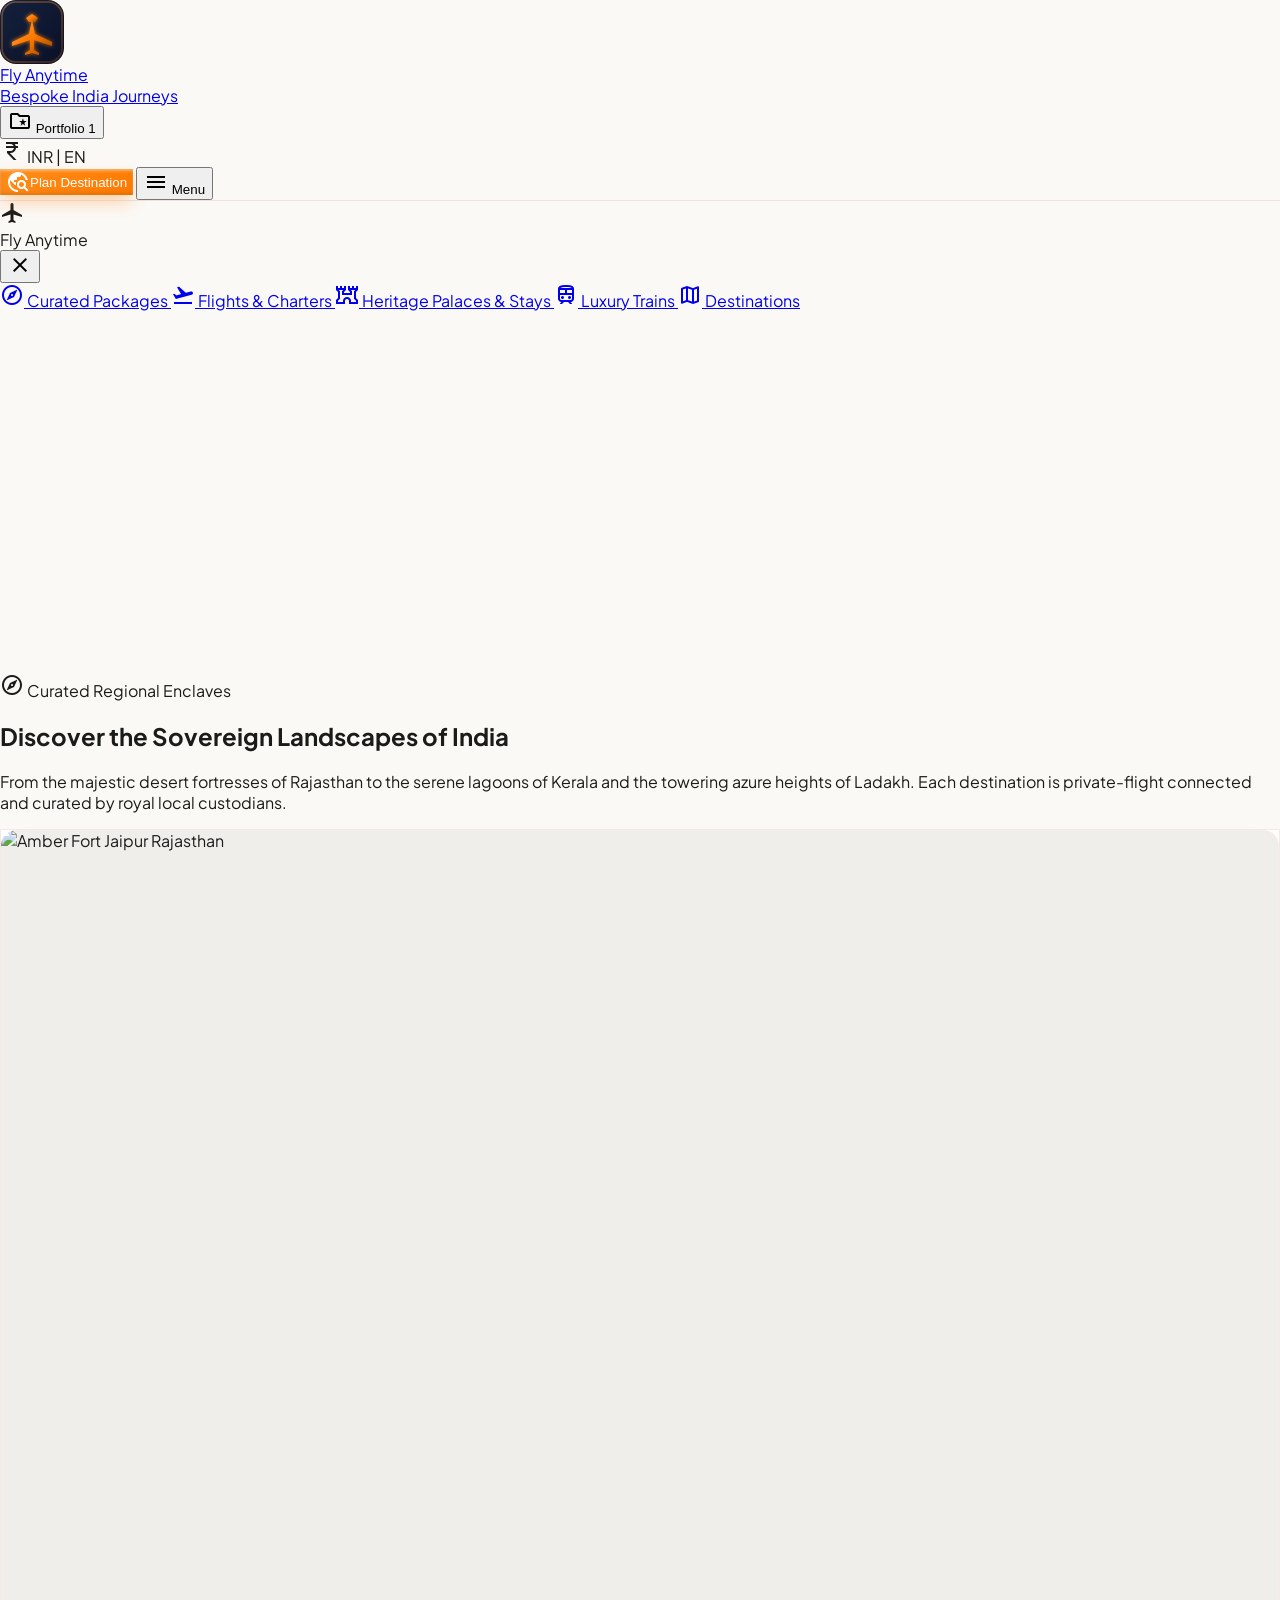
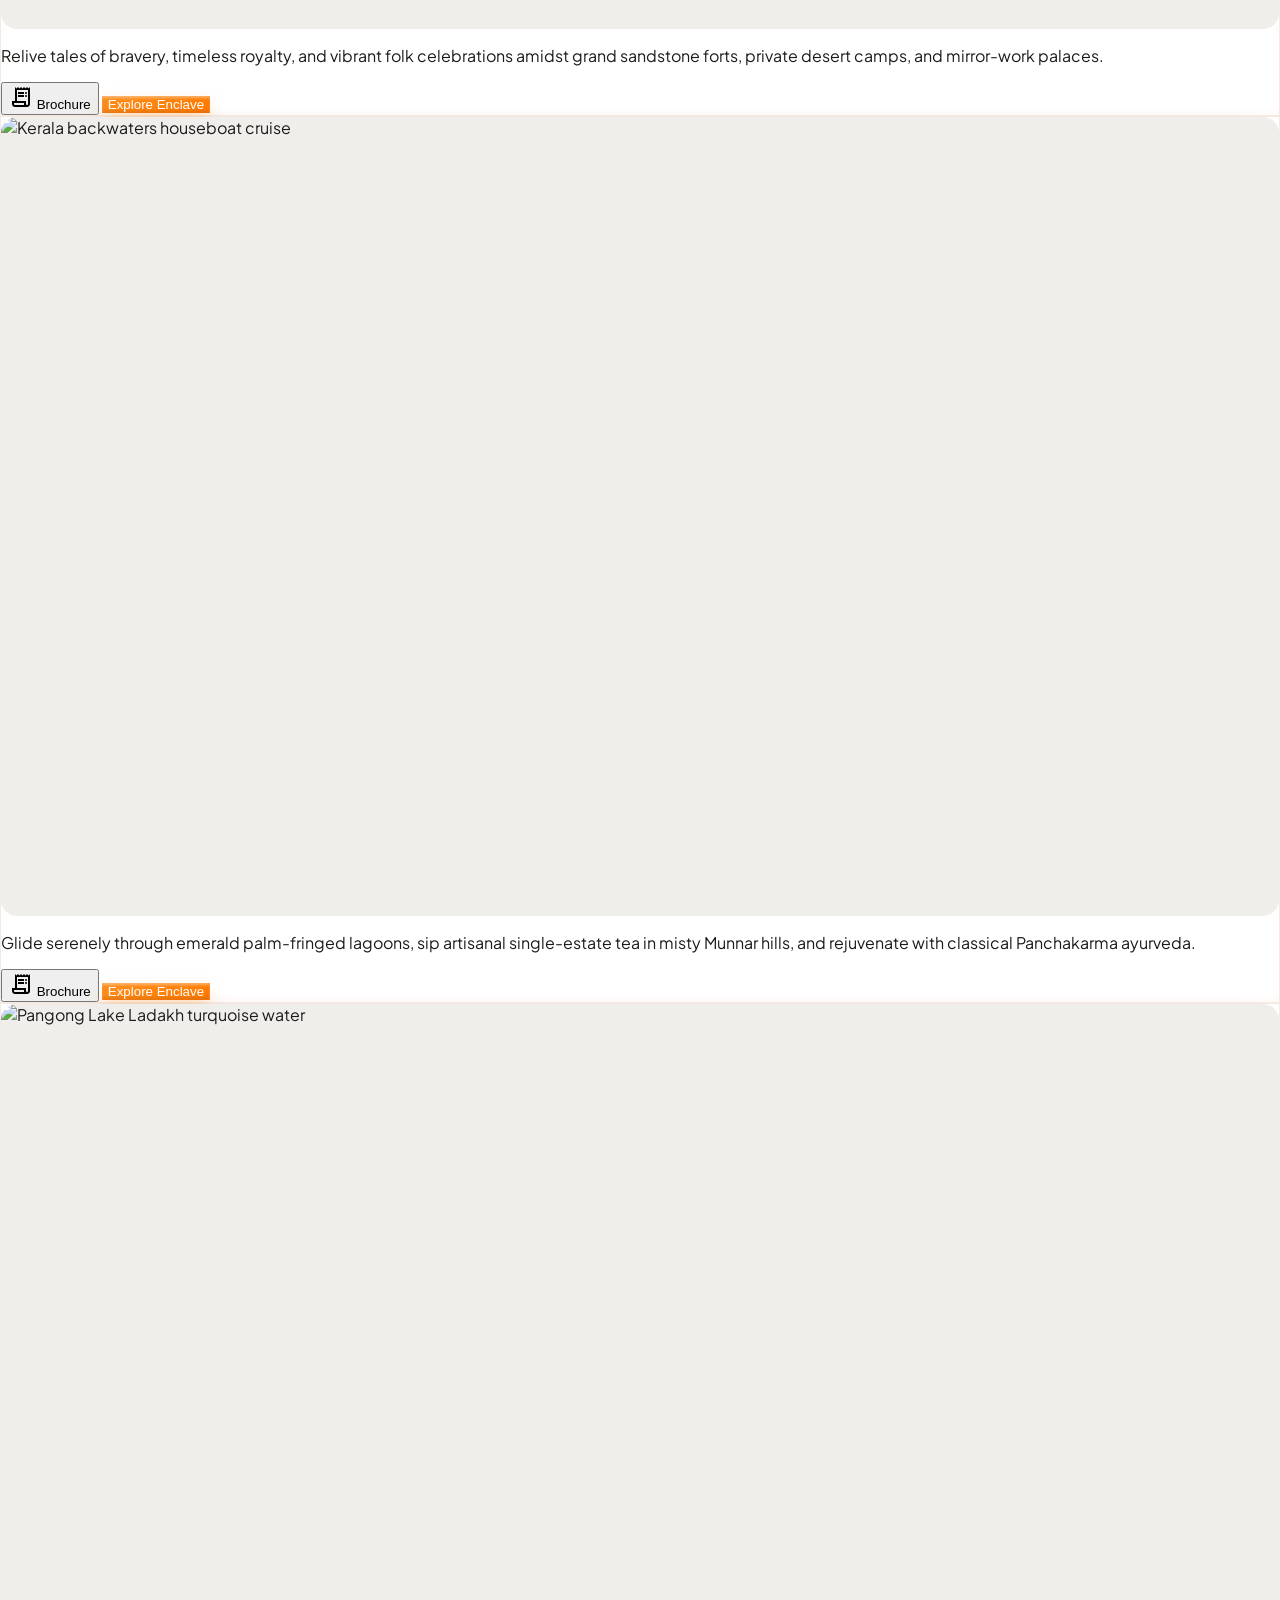
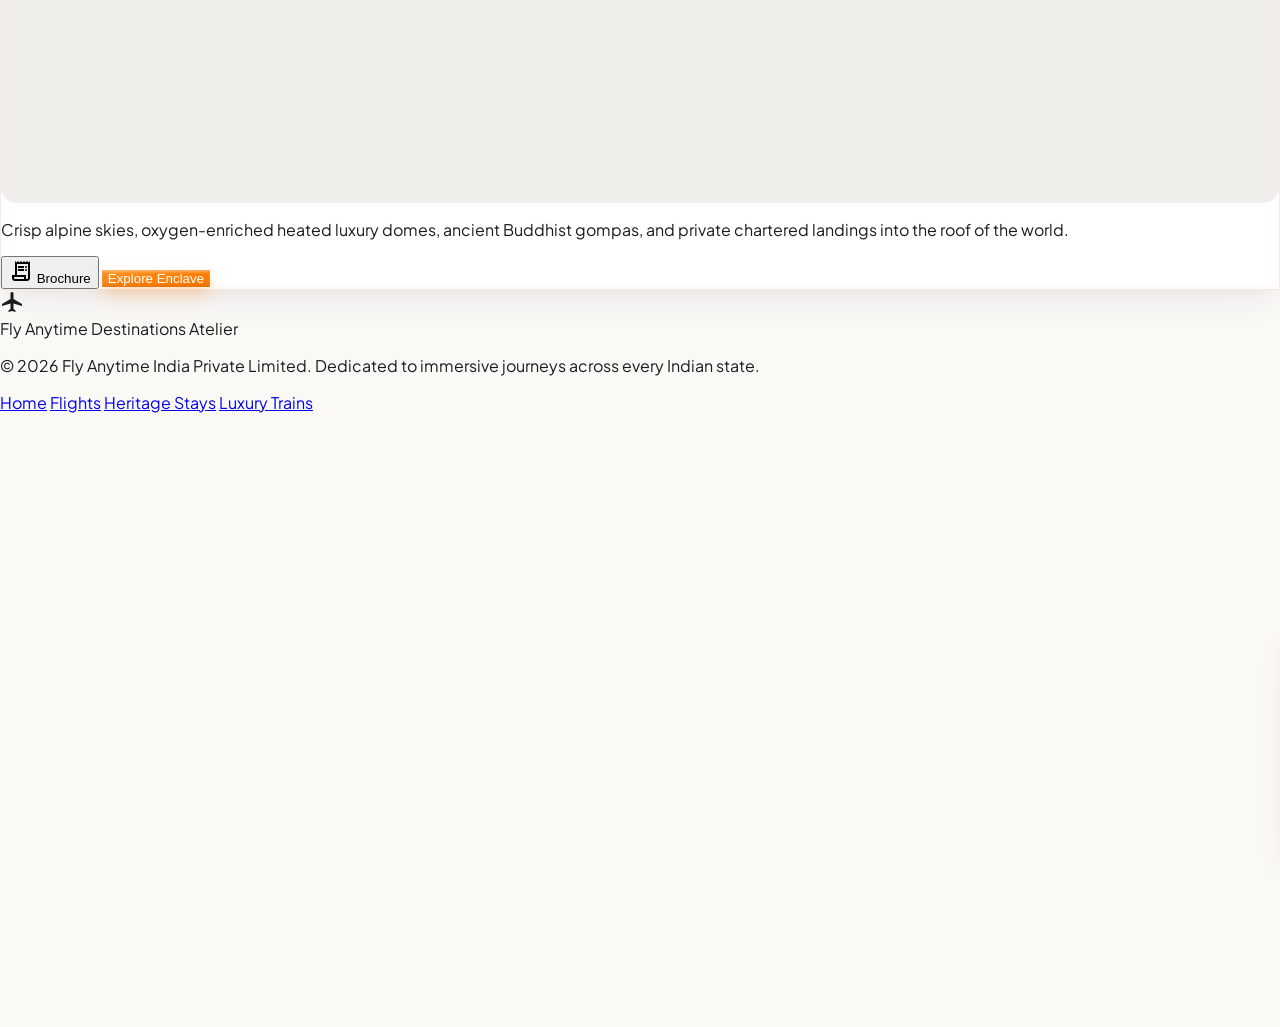
==== commit 450d9b49: "feat(ui): minimalist clean header with aligned logo, bespoke destination planner section, and 2026 y" ====
--- a/destinations.html
+++ b/destinations.html
@@ -49,48 +49,46 @@
   <!-- TOP NAVIGATION BAR -->
   <header class="sticky top-0 z-50 glass-nav shadow-sm">
     <div class="w-full max-w-7xl mx-auto px-4 sm:px-6 h-20 flex items-center justify-between gap-4">
-      <a class="flex items-center gap-3 group" href="index.html">
-        <img src="favicon.svg" alt="Fly Anytime Royal Emblem" class="w-11 h-11 rounded-xl shadow-md shadow-primary/20 transform transition-transform group-hover:scale-105 object-cover">
-        <div class="flex flex-col">
-          <span class="text-lg font-extrabold text-primary tracking-tight flex items-center gap-1.5">
-            Fly Anytime
+      
+      <!-- Brand Logo -->
+      <a class="flex items-center gap-3.5 group select-none transition-transform active:scale-95 duration-150" href="index.html">
+        <div class="relative shrink-0 flex items-center justify-center">
+          <img src="favicon.svg" alt="Fly Anytime Royal Emblem" class="w-11 h-11 rounded-2xl shadow-md shadow-primary/20 transform transition-transform group-hover:scale-105 object-cover">
+        </div>
+        <div class="flex flex-col justify-center">
+          <div class="flex items-center gap-1.5 leading-none">
+            <span class="text-xl font-extrabold text-primary tracking-tight">Fly Anytime</span>
             <span class="w-2 h-2 rounded-full bg-secondary-container animate-ping inline-block"></span>
-          </span>
-          <span class="text-[11px] text-tertiary tracking-wider font-semibold uppercase">Bespoke India Journeys</span>
+          </div>
+          <span class="text-[10px] text-tertiary tracking-widest font-bold uppercase mt-1">Bespoke India Journeys</span>
         </div>
       </a>
 
-      <nav class="hidden lg:flex items-center gap-6">
-        <a class="text-on-surface-variant hover:text-primary transition-colors text-sm font-semibold" href="index.html">Curated Packages</a>
-        <a class="text-on-surface-variant hover:text-primary transition-colors text-sm font-semibold" href="flights.html">Flights & Charters</a>
-        <a class="text-on-surface-variant hover:text-primary transition-colors text-sm font-semibold" href="flights.html#multiCityCircuitSection">Multi-City Circuits</a>
-        <a class="text-on-surface-variant hover:text-primary transition-colors text-sm font-semibold" href="stays.html">Heritage Stays</a>
-        <a class="text-on-surface-variant hover:text-primary transition-colors text-sm font-semibold" href="trains.html">Luxury Trains</a>
-        <a class="text-primary font-bold border-b-2 border-primary pb-1" href="destinations.html">Destinations</a>
-      </nav>
-
-      <div class="flex items-center gap-2 sm:gap-3">
+      <!-- Trailing Action Cluster -->
+      <div class="flex items-center gap-2.5 sm:gap-3.5">
         <!-- Royal Portfolio Trigger -->
-        <button class="open-portfolio-drawer relative flex items-center gap-1.5 px-3 py-2 rounded-full bg-surface-container hover:bg-surface-container-high border border-outline-variant/30 text-on-surface text-xs font-bold transition-all cursor-pointer" title="Royal Portfolio & Active Inquiries">
+        <button class="open-portfolio-drawer relative flex items-center gap-1.5 px-3.5 py-2 rounded-full bg-surface-container hover:bg-surface-container-high border border-outline-variant/30 text-on-surface text-xs font-bold transition-all cursor-pointer shadow-xs" title="Royal Portfolio & Active Inquiries">
           <span class="material-symbols-outlined text-base text-primary">folder_special</span>
-          <span class="hidden md:inline">Portfolio</span>
+          <span class="hidden sm:inline">Portfolio</span>
           <span class="portfolio-badge-count hidden items-center justify-center min-w-5 h-5 px-1 rounded-full bg-primary text-[10px] font-extrabold text-white">0</span>
         </button>
 
-        <div class="hidden sm:flex items-center gap-1.5 px-3 py-1.5 rounded-full bg-surface-container border border-outline-variant/30 text-on-surface-variant text-xs font-semibold">
+        <div class="hidden md:flex items-center gap-1.5 px-3 py-1.5 rounded-full bg-surface-container border border-outline-variant/30 text-on-surface-variant text-xs font-semibold">
           <span class="material-symbols-outlined text-sm text-primary">currency_rupee</span>
           <span>INR</span>
           <span class="text-outline-variant">|</span>
           <span class="font-bold text-on-surface">EN</span>
         </div>
-        <button class="open-plan-modal primary-btn-3d text-on-primary text-xs sm:text-sm px-5 py-2.5 rounded-full flex items-center gap-2 font-bold cursor-pointer" data-package="Destination Planning Inquiry">
+        
+        <button class="open-plan-modal primary-btn-3d text-on-primary text-xs sm:text-sm px-5 py-2.5 rounded-full flex items-center gap-2 font-bold cursor-pointer transition-transform active:scale-95 duration-150 shadow-md" data-package="Destination Planning Inquiry">
           <span class="material-symbols-outlined text-base">travel_explore</span>
           <span>Plan Destination</span>
         </button>
+
         <!-- Desktop & Mobile Unified Mega Menu Toggle Button -->
-        <button id="megaMenuToggle" class="p-2 sm:px-3 sm:py-2 rounded-2xl bg-surface-container hover:bg-surface-container-high text-on-surface flex items-center gap-1.5 border border-outline-variant/30 cursor-pointer transition-all active:scale-95 group shadow-xs" aria-label="Open directory menu">
+        <button id="megaMenuToggle" class="p-2 sm:px-3.5 sm:py-2 rounded-2xl bg-surface-container hover:bg-surface-container-high text-on-surface flex items-center gap-1.5 border border-outline-variant/30 cursor-pointer transition-all active:scale-95 group shadow-xs" aria-label="Open directory menu">
           <span class="material-symbols-outlined text-2xl group-hover:text-primary transition-colors">menu</span>
-          <span class="hidden md:inline text-xs font-extrabold uppercase tracking-wider group-hover:text-primary transition-colors">Menu</span>
+          <span class="hidden sm:inline text-xs font-extrabold uppercase tracking-wider group-hover:text-primary transition-colors">Menu</span>
         </button>
       </div>
     </div>
@@ -349,7 +347,7 @@
           <div>
             <label class="text-[11px] font-bold text-tertiary uppercase">Travel Period</label>
             <div class="inset-clay-input p-3 rounded-xl mt-1">
-              <input class="bg-transparent border-0 p-0 text-sm font-semibold text-on-surface focus:ring-0 w-full outline-hidden" placeholder="e.g. November 2025">
+              <input class="bg-transparent border-0 p-0 text-sm font-semibold text-on-surface focus:ring-0 w-full outline-hidden" placeholder="e.g. November 2026">
             </div>
           </div>
         </div>
@@ -479,7 +477,7 @@
         <span class="text-lg font-extrabold text-primary">Fly Anytime Destinations Atelier</span>
       </div>
       <p class="text-xs text-on-surface-variant text-center md:text-left">
-        © 2025 Fly Anytime India Private Limited. Dedicated to immersive journeys across every Indian state.
+        © 2026 Fly Anytime India Private Limited. Dedicated to immersive journeys across every Indian state.
       </p>
       <div class="flex items-center gap-4 text-xs font-semibold text-primary">
         <a href="index.html">Home</a>
